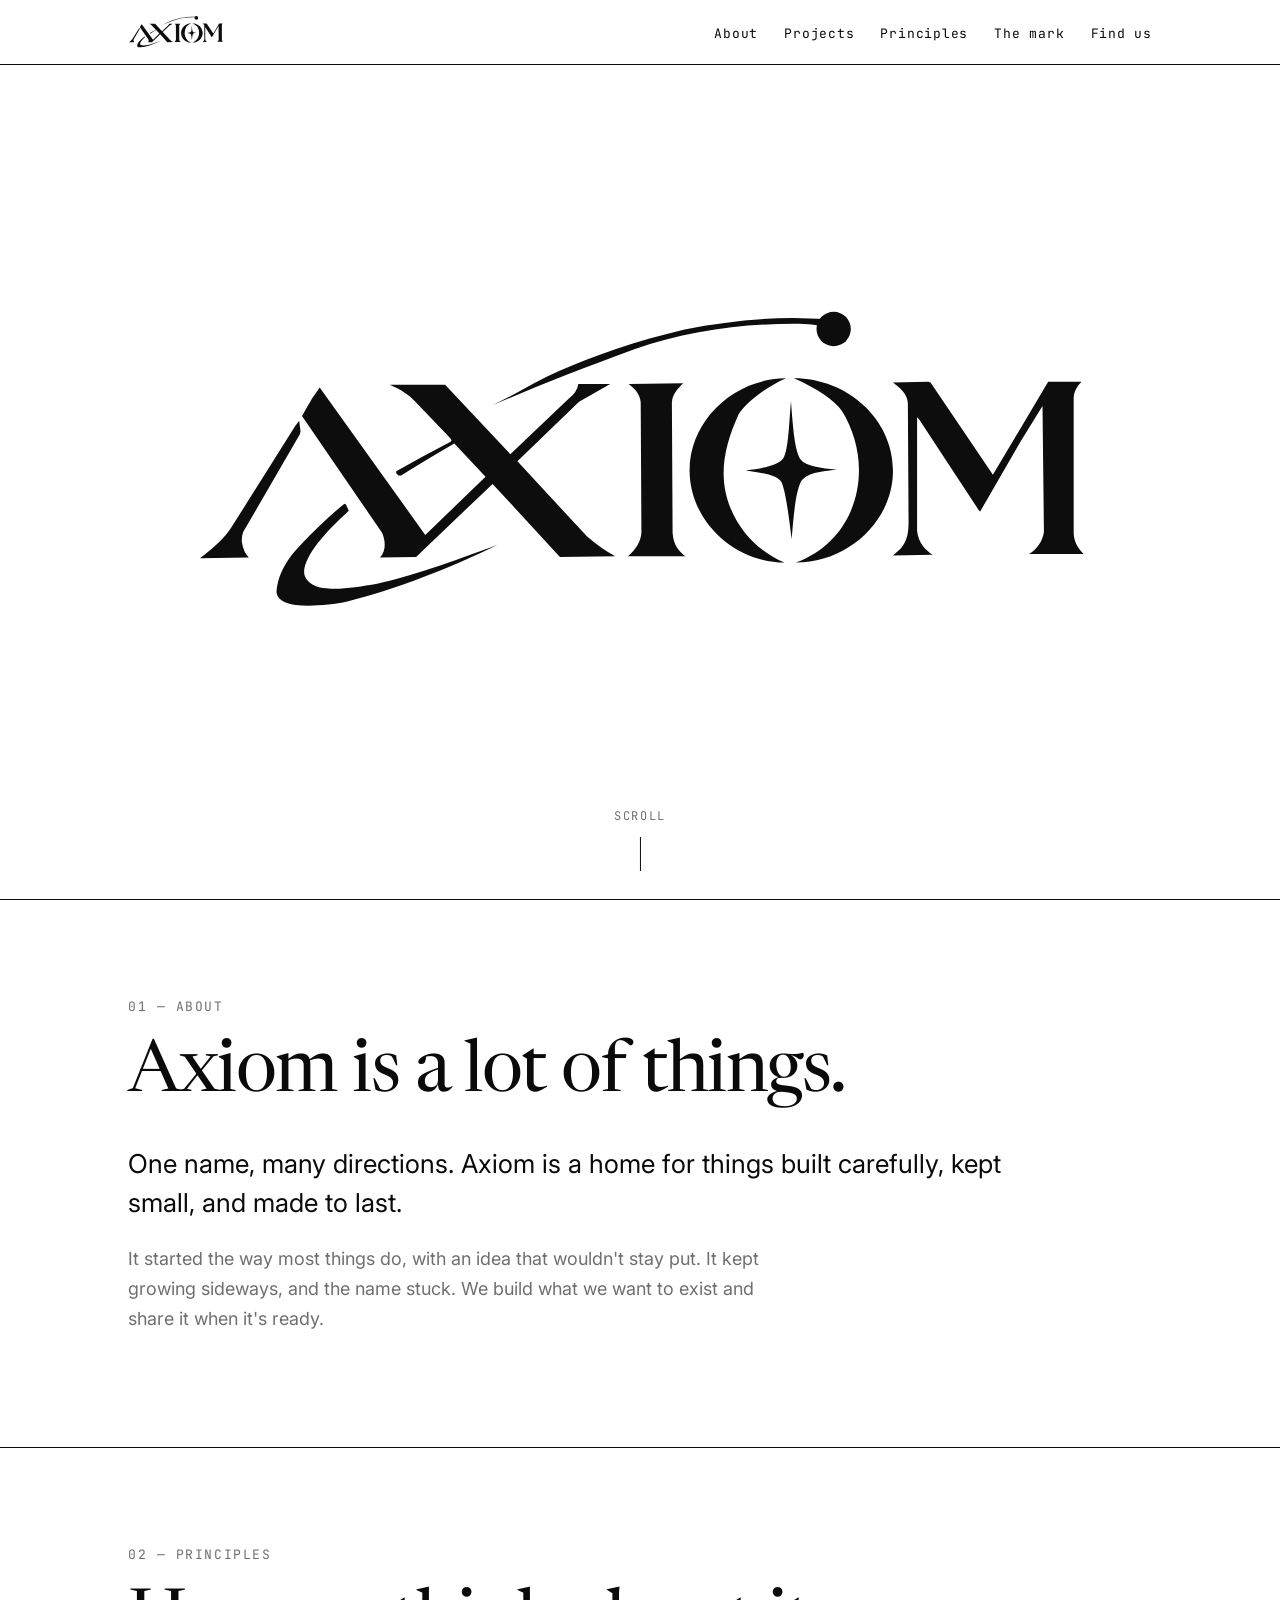
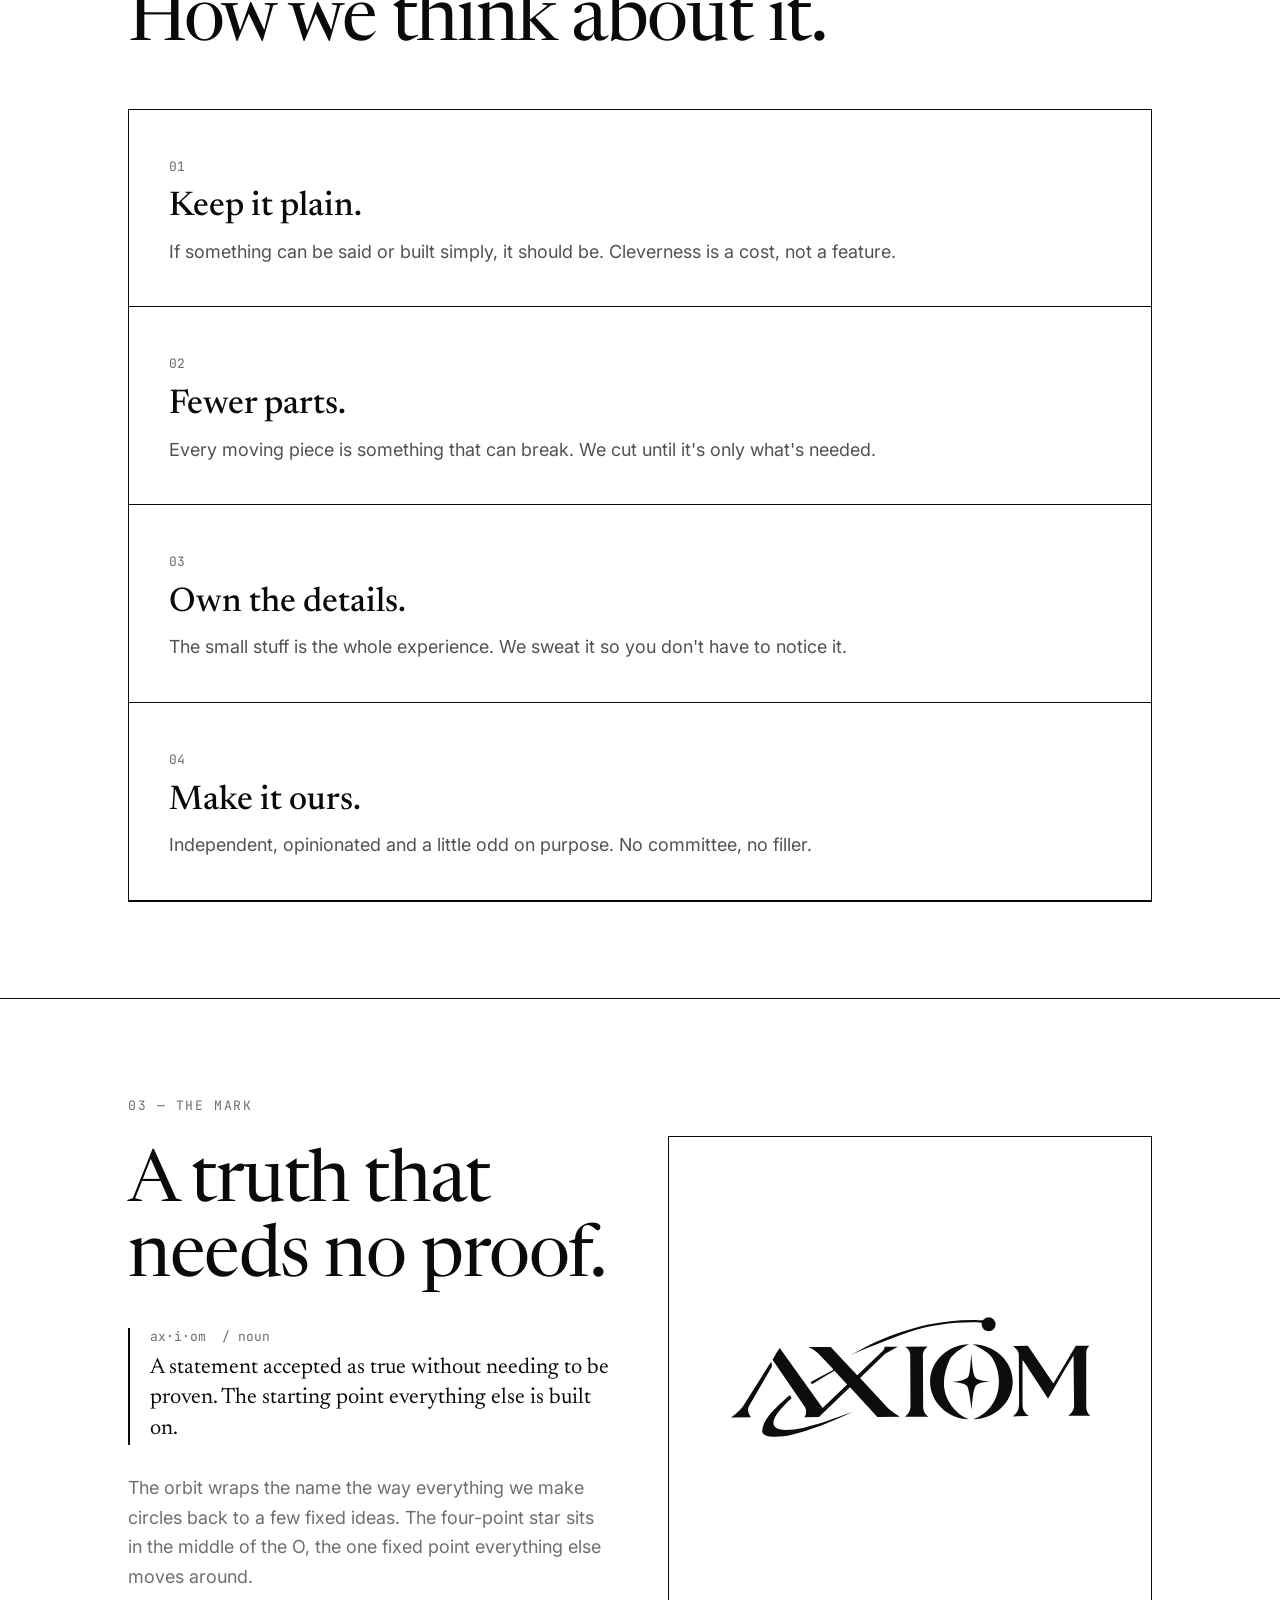
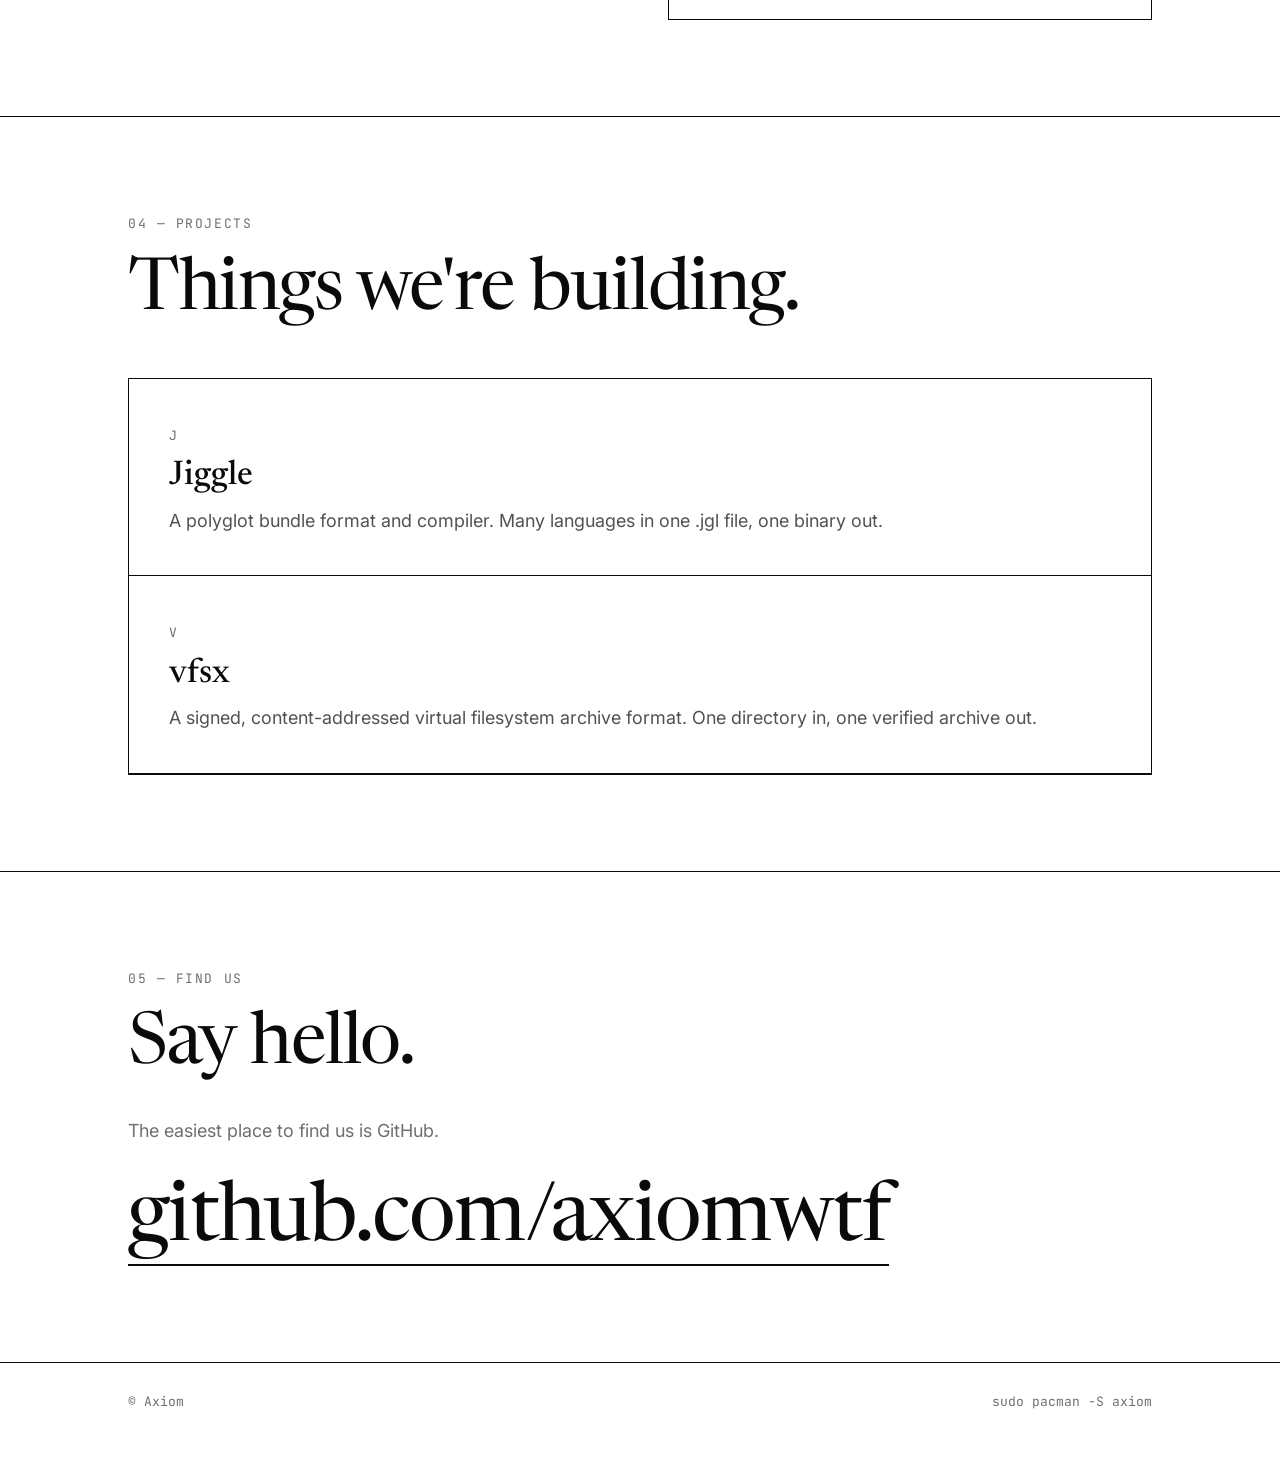
==== axiom/index.html @ 56792009 "add VFSX" ====
<!doctype html>
<html lang="en">
<head>
<meta charset="utf-8">
<meta name="viewport" content="width=device-width, initial-scale=1">
<meta name="color-scheme" content="light">
<title>Axiom</title>
<meta name="description" content="Axiom. A self-evident truth, and a lot more.">
<link rel="icon" type="image/svg+xml" href="data:image/svg+xml,%3Csvg xmlns='http://www.w3.org/2000/svg' viewBox='-1 -1 2 2'%3E%3Cpath d='M0,-1 C.05,-.28 .28,-.05 1,0 C.28,.05 .05,.28 0,1 C-.05,.28 -.28,.05 -1,0 C-.28,-.05 -.05,-.28 0,-1Z' fill='%23f2f2f2'/%3E%3C/svg%3E">
<link rel="preconnect" href="https://fonts.googleapis.com">
<link rel="preconnect" href="https://fonts.gstatic.com" crossorigin>
<link href="https://fonts.googleapis.com/css2?family=Newsreader:opsz,wght@6..72,400;6..72,500&family=Inter:wght@400;500&family=JetBrains+Mono:wght@400&display=swap" rel="stylesheet">
<style>
:root{color-scheme:light;--ink:#0a0a0a;--mute:#6f6f6f;--serif:"Newsreader",Georgia,"Times New Roman",serif;--sans:"Inter",system-ui,-apple-system,"Segoe UI",sans-serif;--mono:"JetBrains Mono",ui-monospace,Menlo,Consolas,monospace}
*{box-sizing:border-box}
html{scroll-behavior:smooth;scroll-padding-top:72px}
body{margin:0;background:#fff;color:var(--ink);font-family:var(--sans);font-size:18px;line-height:1.65;-webkit-font-smoothing:antialiased}
a{color:inherit;text-decoration:none}
.wrap{max-width:1080px;margin:0 auto;padding:0 28px}
nav{position:sticky;top:0;z-index:10;background:#fff;border-bottom:1.5px solid var(--ink)}
nav .wrap{display:flex;justify-content:space-between;align-items:center;height:64px}
.navlogo{height:32px;width:auto;aspect-ratio:1270/425;display:block;fill:var(--ink)}
nav .links a{font-family:var(--mono);font-size:13px;letter-spacing:.06em;margin-left:26px;padding-bottom:2px;border-bottom:1px solid transparent}
nav .links a:hover{border-color:var(--ink)}
.hero{min-height:calc(100svh - 66px);display:flex;flex-direction:column;align-items:center;justify-content:center;text-align:center;position:relative;padding:40px 0 80px}
.hero svg{width:min(900px,88vw);height:auto;display:block;fill:var(--ink)}
.cue{position:absolute;bottom:28px;left:50%;transform:translateX(-50%);font-family:var(--mono);font-size:12px;letter-spacing:.14em;color:var(--mute);text-transform:uppercase}
.cue::after{content:"";display:block;width:1px;height:34px;background:var(--ink);margin:10px auto 0;animation:drop 2.2s ease-in-out infinite;transform-origin:top}
@keyframes drop{0%{transform:scaleY(0)}60%{transform:scaleY(1)}100%{transform:scaleY(1);opacity:0}}
@media (prefers-reduced-motion:reduce){.cue::after{animation:none}}
section{border-top:1.5px solid var(--ink);padding:96px 0}
.label{font-family:var(--mono);font-size:13px;letter-spacing:.12em;text-transform:uppercase;color:var(--mute);margin:0 0 20px}
h2{font-family:var(--serif);font-weight:400;font-size:clamp(38px,6vw,72px);line-height:1.04;letter-spacing:-.02em;margin:0 0 32px;max-width:14em}
.lead{font-size:clamp(20px,2.4vw,26px);line-height:1.5;max-width:34em;margin:0 0 22px}
.body{color:var(--mute);max-width:36em;margin:0 0 18px}
.grid{display:grid;grid-template-columns:1fr;border:1.5px solid var(--ink);margin-top:48px}
.cell{padding:40px;border-bottom:1.5px solid var(--ink)}
.cell:hover{background:var(--ink);color:#fff}
.cell .n{font-family:var(--mono);font-size:13px;opacity:.6}
.cell h3{font-family:var(--serif);font-weight:500;font-size:34px;line-height:1.1;margin:10px 0 10px}
.cell p{margin:0;opacity:.7}
.split{display:grid;grid-template-columns:1fr 1fr;gap:56px;align-items:center}
.mark{display:flex;justify-content:center;align-items:center;border:1.5px solid var(--ink);aspect-ratio:1;padding:12%}
.mark svg{width:100%;height:auto;fill:var(--ink)}
.def{font-family:var(--serif);font-size:22px;line-height:1.4;border-left:2px solid var(--ink);padding-left:20px;margin:0 0 28px}
.def small{display:block;font-family:var(--mono);font-size:13px;color:var(--mute);margin-bottom:6px}
.big{font-family:var(--serif);font-size:clamp(34px,6.4vw,84px);line-height:1.05;letter-spacing:-.02em;border-bottom:2px solid var(--ink);display:inline-block}
.big:hover{background:var(--ink);color:#fff}
footer{border-top:1.5px solid var(--ink);padding:28px 0 56px;font-family:var(--mono);font-size:13px;color:var(--mute)}
footer .wrap{display:flex;flex-wrap:wrap;gap:12px;justify-content:space-between}
@media (max-width:760px){.grid{grid-template-columns:1fr}.cell{border-right:0!important;border-bottom:1.5px solid var(--ink)!important}.cell:last-child{border-bottom:0!important}.split{grid-template-columns:1fr}section{padding:64px 0}.cell{padding:28px}nav .links a{margin-left:16px}}
</style>
</head>
<body>
<svg width="0" height="0" style="position:absolute" aria-hidden="true" focusable="false"><defs><g id="ax-wm" fill="#0d0d0d"><path d="M288 403 L401 568 C405 577 408 592 398 603 L449 602 L557 499 L652 602 L730 601 Q712 592 690 573 L592 467 L679 383 L723 358 L678 358 Q676 370 665 378 L582 457 L490 359 L412 359 C428 366 440 374 447 382 L494 431 Q499 436 499 438 L497 440 Q457 461 421 481 L421 484 L424 487 L428 487 Q475 458 503 442 L547 489 L462 571 L313 363 L302 379 Z"/> <path d="M144 604 L213 603 Q205 595 203 580 Q203 572 205 567 L285 429 L286 425 L284 410 L278 418 L188 561 Q176 580 144 604 Z"/> <path d="M252 652 C253 661 262 668 279 670 C300 672 330 670 352 665 C420 648 500 617 564 585 C500 609 440 630 394 640 C365 645 335 650 312 645 C298 641 291 632 291 623 C292 600 320 568 354 537 L350 528 L348 527 C325 545 295 575 277 595 C262 613 253 632 252 652 Z"/> <path d="M557 388 C610 365 680 337 757 309 C830 283 910 273 983 273 C1000 273 1020 275 1036 279 L1036 266 C1022 267 1000 265 981 265 C930 265 880 271 828 281 C760 297 700 318 650 340 C620 353 590 372 557 388 Z"/> <circle cx="1038.3" cy="280.4" r="24.2"/> <path d="M748 601 L829 601 C821 595 812 586 811 568 L810 384 C811 372 818 365 826 357 L749 358 C757 364 765 372 766 384 L767 568 C766 580 760 591 748 601 Z"/> <path d="M971 350 C899 350 835 408 835 480 C835 552 899 610 969 610 C920 590 883 540 883 484 C883 455 892 428 904 401 C915 384 940 364 971 350 Z"/> <path d="M982 350 C1058 350 1122 408 1122 480 C1122 552 1058 610 985 610 C1040 590 1074 540 1074 479 C1074 450 1065 420 1050 396 C1040 382 1015 364 982 350 Z"/> <path d="M978 382 C981 420 983 452 992 465 C999 474 1020 477 1043 479 C1020 481 999 484 992 496 C985 510 982 540 979 577 C975 545 971 512 965 497 C958 486 940 484 914 480 C938 477 959 473 967 463 C974 453 975 420 978 382 Z"/> <path d="M1122 600 L1178 599 C1168 592 1158 583 1156 565 L1156 405 L1159 408 L1243 536 L1245 538 L1301 441 L1333 389 L1335 567 C1333 580 1325 592 1314 598 L1391 598 C1383 590 1377 580 1377 568 L1377 379 C1377 370 1381 362 1388 355 L1341 355 L1263 486 L1175 356 L1172 355 L1122 356 C1131 363 1143 372 1143 386 L1144 553 C1144 572 1140 582 1133 590 Z"/></g></defs></svg>
<nav><div class="wrap">
  <a href="https://axiomwtf.github.io" aria-label="Axiom home"><svg class="navlogo" viewBox="130 255 1270 425" role="img" aria-label="Axiom"><use href="#ax-wm"/></svg></a>
  <div class="links"><a href="#about">About</a><a href="#projects">Projects</a><a href="#principles">Principles</a><a href="#mark">The mark</a><a href="#find">Find us</a></div>
</div></nav>

<header class="hero" id="top">
  <svg viewBox="130 255 1270 425" role="img" aria-label="AXIOM"><use href="#ax-wm"/></svg>
  <span class="cue">Scroll</span>
</header>

<section id="about"><div class="wrap">
  <p class="label">01 &mdash; About</p>
  <h2>Axiom is a lot of things.</h2>
  <p class="lead">One name, many directions. Axiom is a home for things built carefully, kept small, and made to last.</p>
  <p class="body">It started the way most things do, with an idea that wouldn't stay put. It kept growing sideways, and the name stuck. We build what we want to exist and share it when it's ready.</p>
</div></section>

<section id="principles"><div class="wrap">
  <p class="label">02 &mdash; Principles</p>
  <h2>How we think about it.</h2>
  <div class="grid">
    <div class="cell"><span class="n">01</span><h3>Keep it plain.</h3><p>If something can be said or built simply, it should be. Cleverness is a cost, not a feature.</p></div>
    <div class="cell"><span class="n">02</span><h3>Fewer parts.</h3><p>Every moving piece is something that can break. We cut until it's only what's needed.</p></div>
    <div class="cell"><span class="n">03</span><h3>Own the details.</h3><p>The small stuff is the whole experience. We sweat it so you don't have to notice it.</p></div>
    <div class="cell"><span class="n">04</span><h3>Make it ours.</h3><p>Independent, opinionated and a little odd on purpose. No committee, no filler.</p></div>
  </div>
</div></section>

<section id="mark"><div class="wrap">
  <p class="label">03 &mdash; The mark</p>
  <div class="split">
    <div>
      <h2>A truth that needs no proof.</h2>
      <p class="def"><small>ax&middot;i&middot;om &nbsp;/ noun</small>A statement accepted as true without needing to be proven. The starting point everything else is built on.</p>
      <p class="body">The orbit wraps the name the way everything we make circles back to a few fixed ideas. The four-point star sits in the middle of the O, the one fixed point everything else moves around.</p>
    </div>
    <div class="mark"><svg viewBox="130 255 1270 425" role="img" aria-label="AXIOM"><use href="#ax-wm"/></svg></div>
  </div>
</div></section>

<section id="projects"><div class="wrap">
  <p class="label">04 &mdash; Projects</p>
  <h2>Things we're building.</h2>
  <div class="grid">
    <a class="cell" href="jiggle"><span class="n">J</span><h3>Jiggle</h3><p>A polyglot bundle format and compiler. Many languages in one .jgl file, one binary out.</p></a>
    <a class="cell" href="vfsx"><span class="n">V</span><h3>vfsx</h3><p>A signed, content-addressed virtual filesystem archive format. One directory in, one verified archive out.</p></a>
  </div>
</div></section>

<section id="find"><div class="wrap">
  <p class="label">05 &mdash; Find us</p>
  <h2>Say hello.</h2>
  <p class="body" style="margin-bottom:32px">The easiest place to find us is GitHub.</p>
  <a class="big" href="https://github.com/axiomwtf">github.com/axiomwtf</a>
</div></section>

<footer><div class="wrap"><span>&copy; Axiom</span><span>sudo pacman -S axiom</span></div></footer>
</body>
</html>
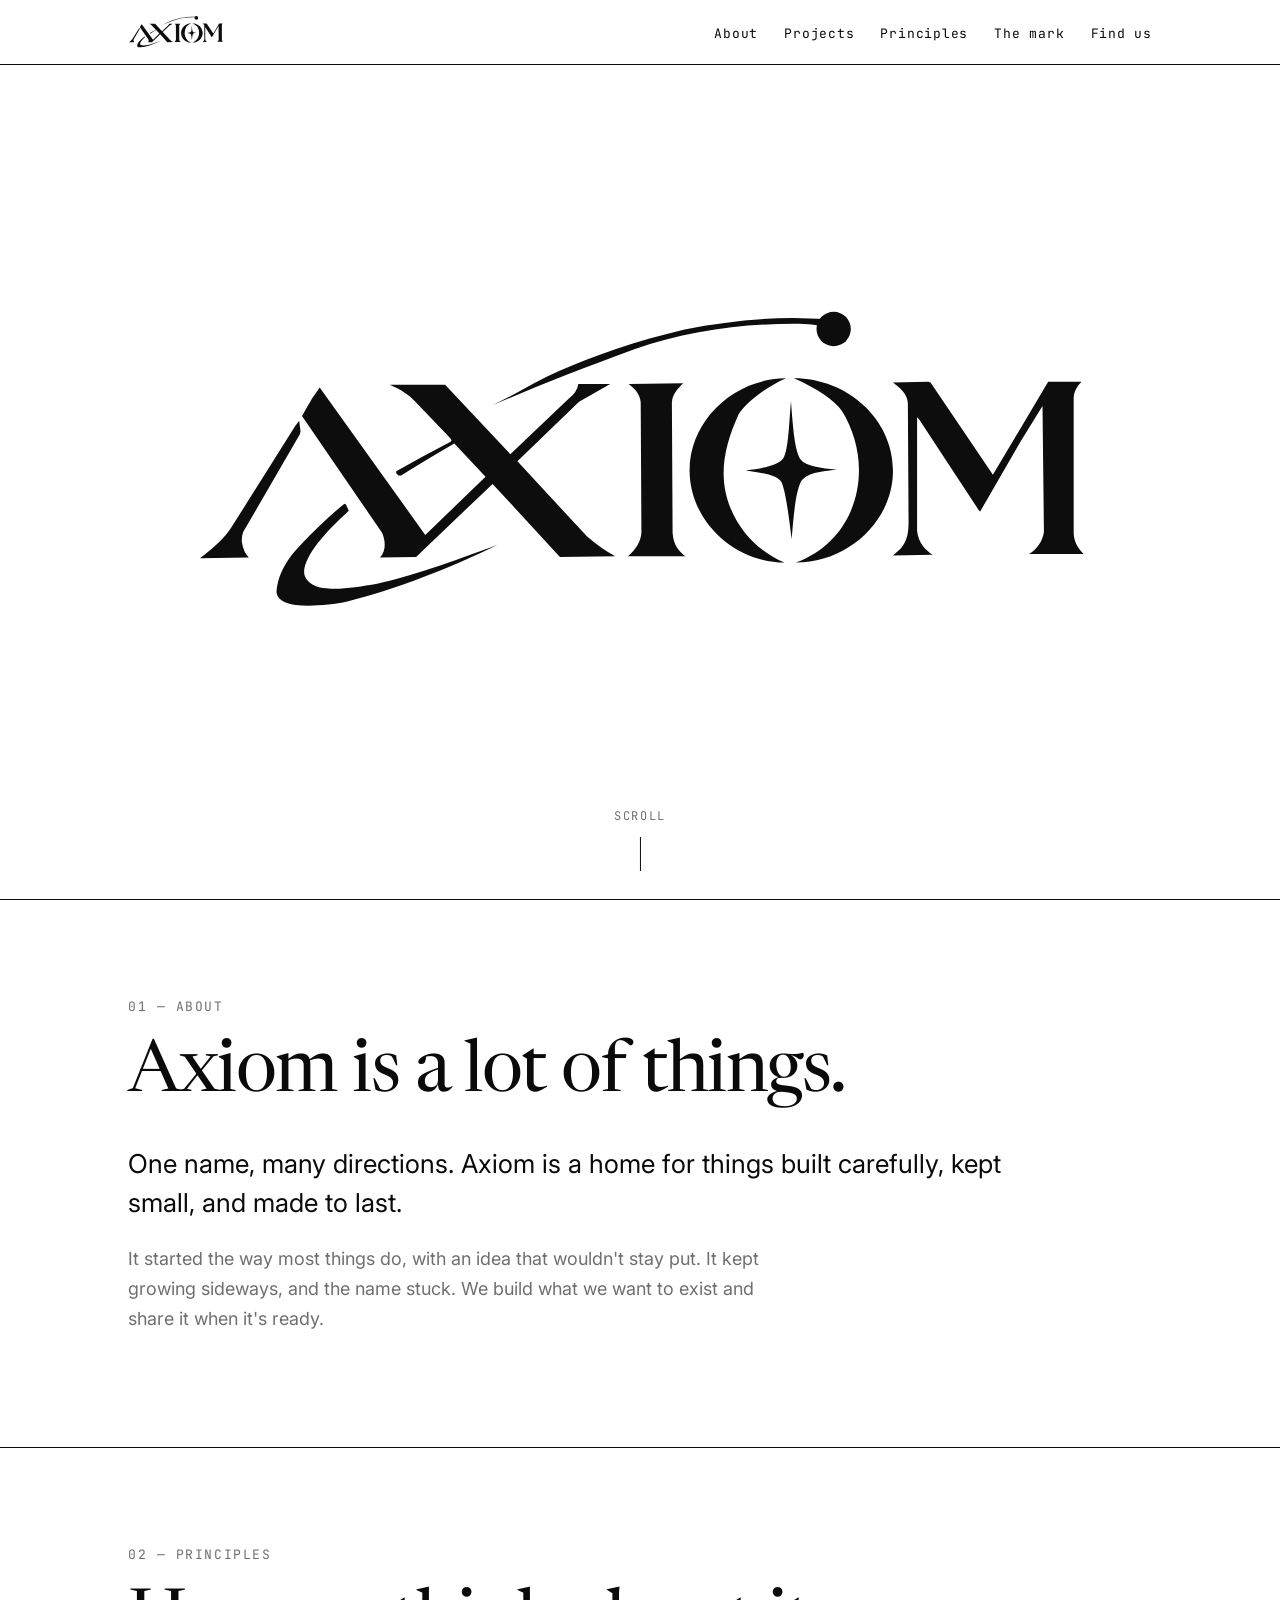
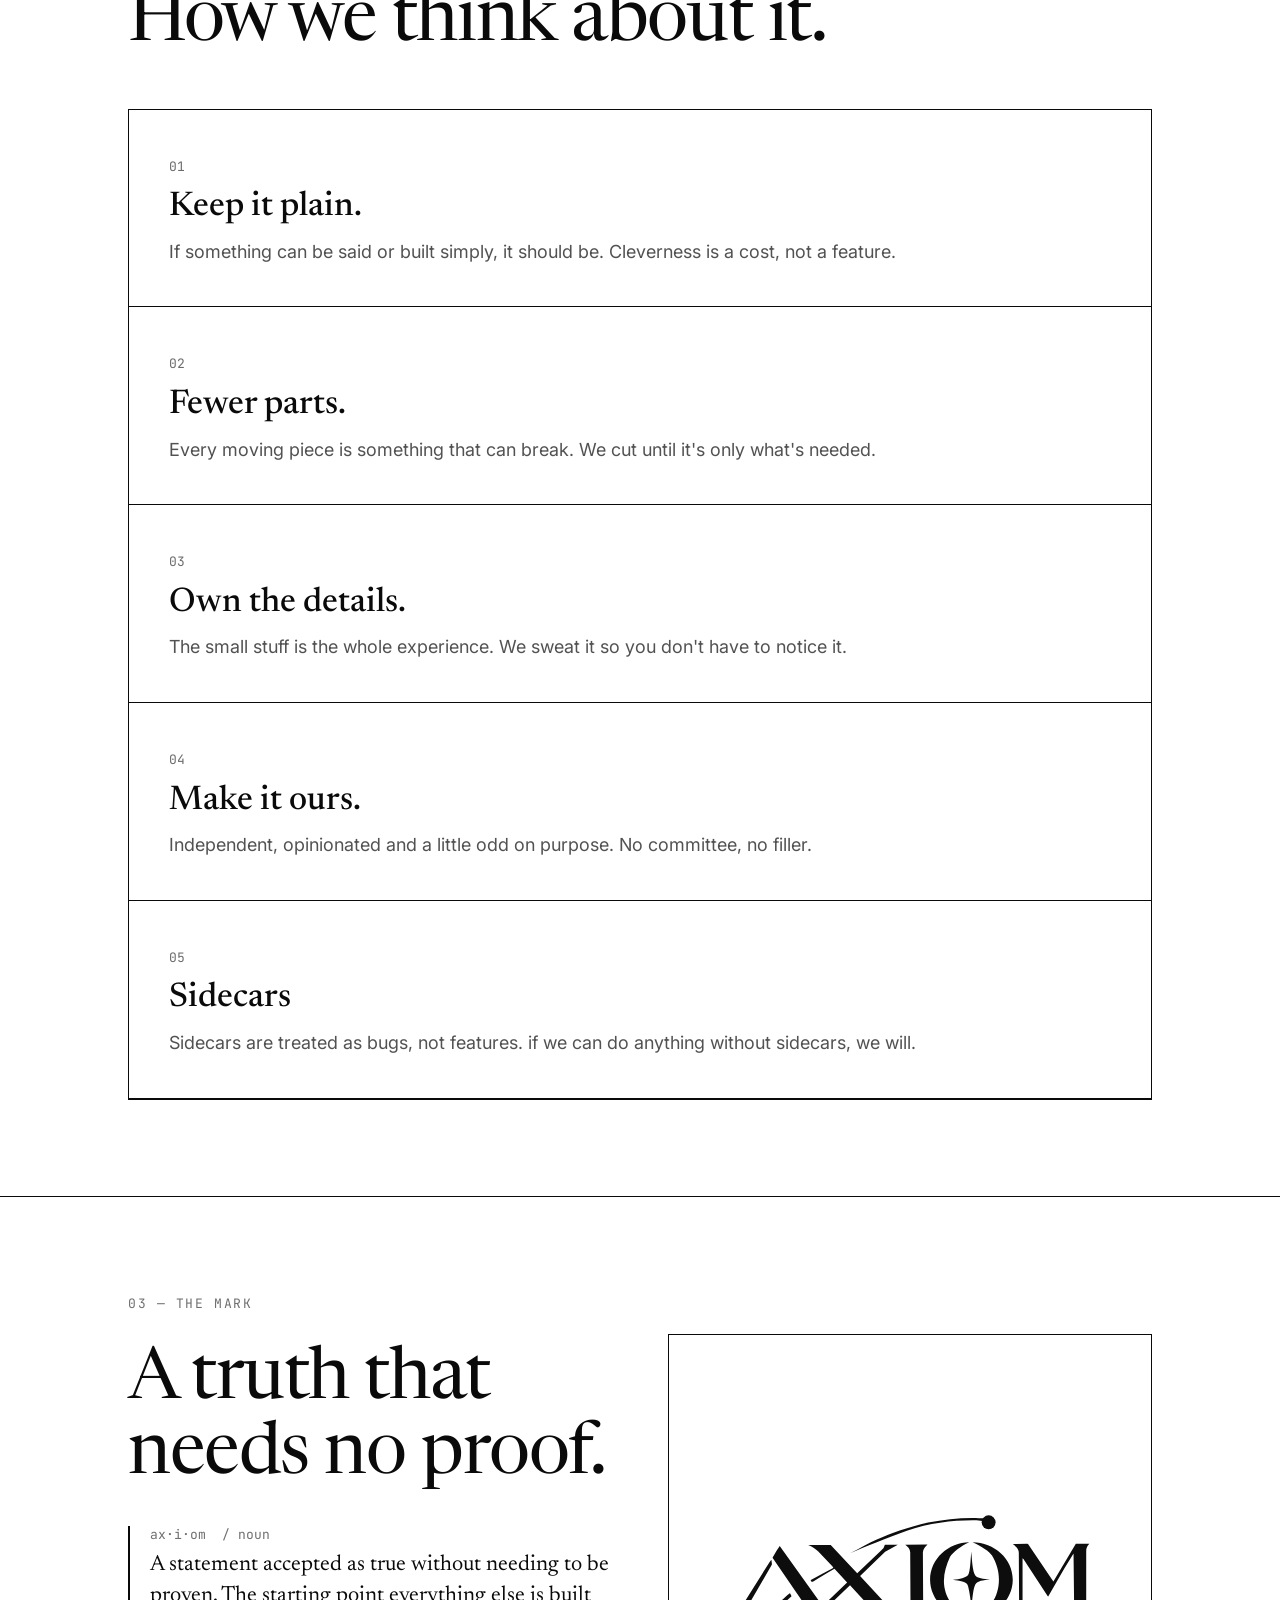
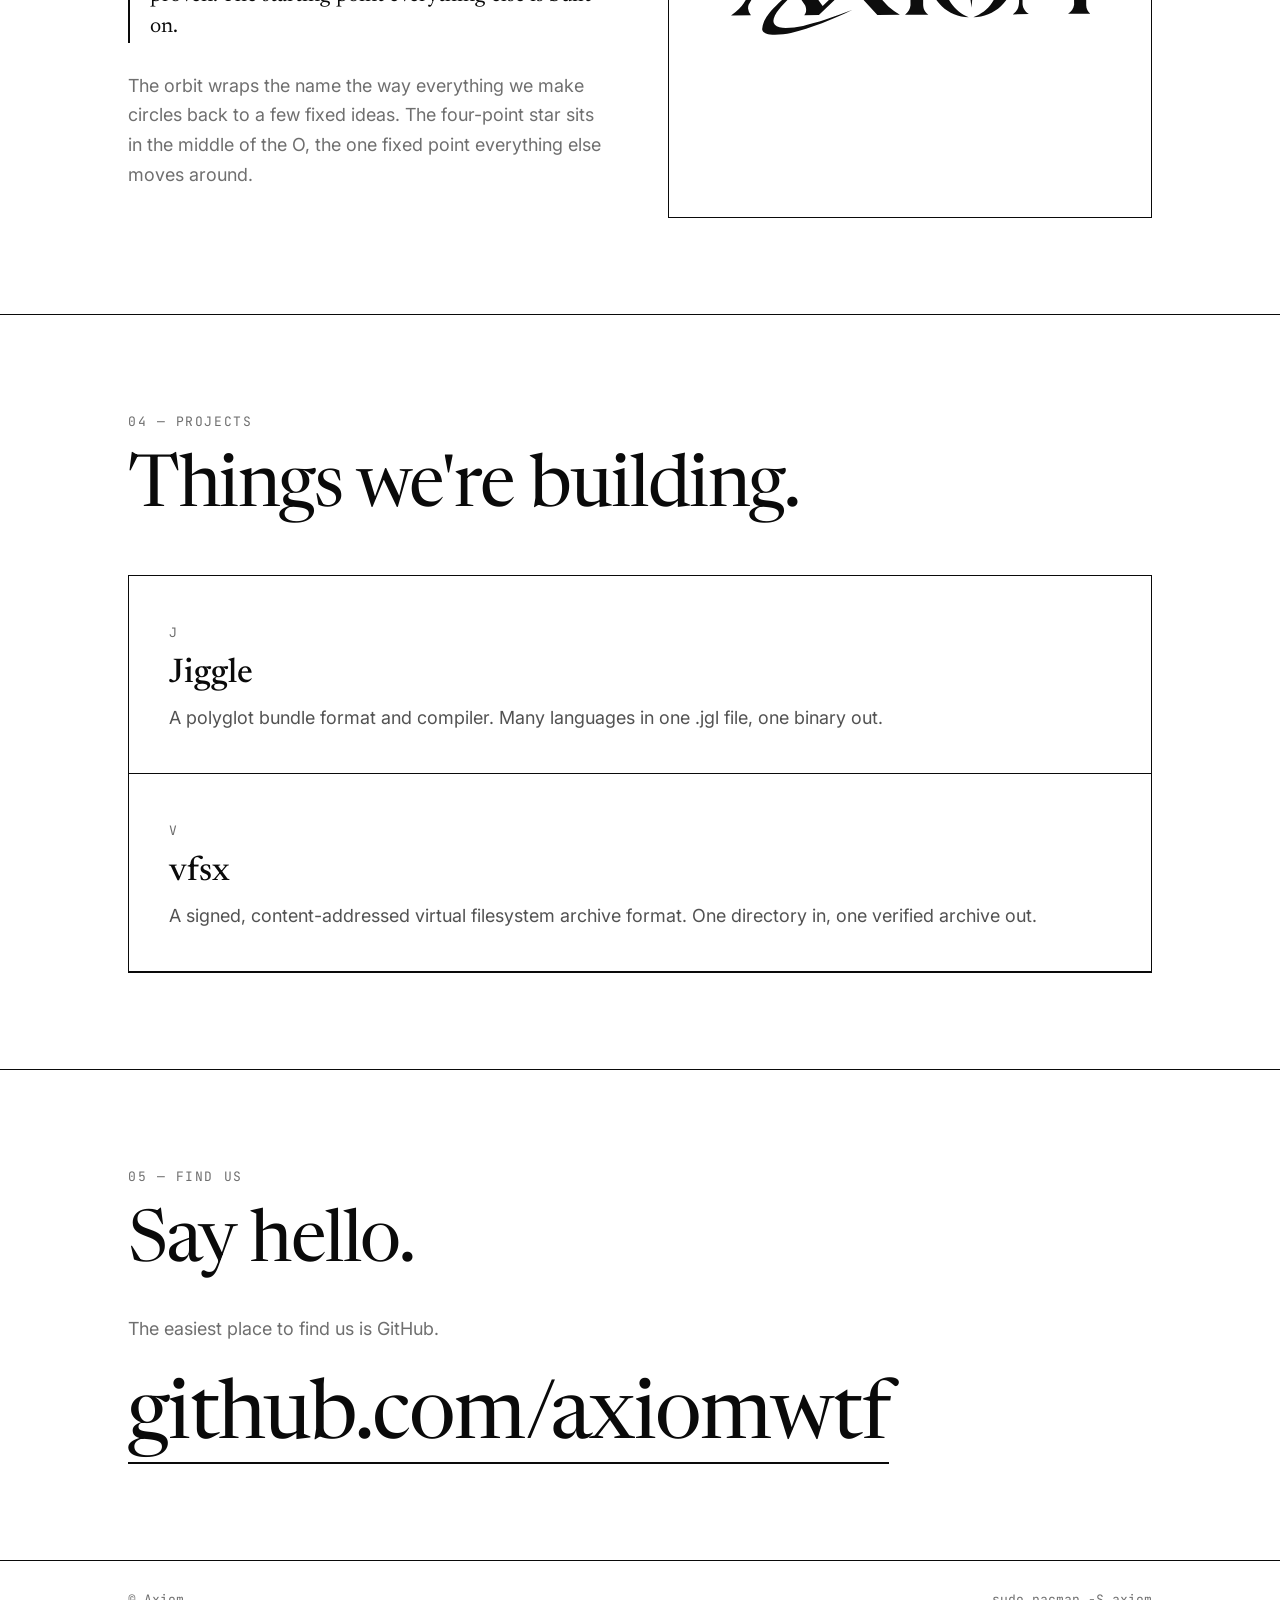
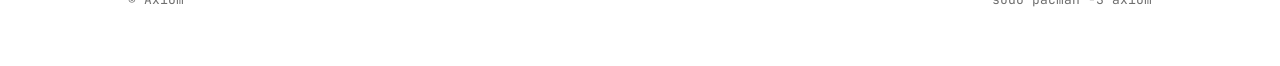
==== commit 572de969: "added another thng" ====
--- a/axiom/index.html
+++ b/axiom/index.html
@@ -1,114 +1,463 @@
 <!doctype html>
 <html lang="en">
+
 <head>
-<meta charset="utf-8">
-<meta name="viewport" content="width=device-width, initial-scale=1">
-<meta name="color-scheme" content="light">
-<title>Axiom</title>
-<meta name="description" content="Axiom. A self-evident truth, and a lot more.">
-<link rel="icon" type="image/svg+xml" href="data:image/svg+xml,%3Csvg xmlns='http://www.w3.org/2000/svg' viewBox='-1 -1 2 2'%3E%3Cpath d='M0,-1 C.05,-.28 .28,-.05 1,0 C.28,.05 .05,.28 0,1 C-.05,.28 -.28,.05 -1,0 C-.28,-.05 -.05,-.28 0,-1Z' fill='%23f2f2f2'/%3E%3C/svg%3E">
-<link rel="preconnect" href="https://fonts.googleapis.com">
-<link rel="preconnect" href="https://fonts.gstatic.com" crossorigin>
-<link href="https://fonts.googleapis.com/css2?family=Newsreader:opsz,wght@6..72,400;6..72,500&family=Inter:wght@400;500&family=JetBrains+Mono:wght@400&display=swap" rel="stylesheet">
-<style>
-:root{color-scheme:light;--ink:#0a0a0a;--mute:#6f6f6f;--serif:"Newsreader",Georgia,"Times New Roman",serif;--sans:"Inter",system-ui,-apple-system,"Segoe UI",sans-serif;--mono:"JetBrains Mono",ui-monospace,Menlo,Consolas,monospace}
-*{box-sizing:border-box}
-html{scroll-behavior:smooth;scroll-padding-top:72px}
-body{margin:0;background:#fff;color:var(--ink);font-family:var(--sans);font-size:18px;line-height:1.65;-webkit-font-smoothing:antialiased}
-a{color:inherit;text-decoration:none}
-.wrap{max-width:1080px;margin:0 auto;padding:0 28px}
-nav{position:sticky;top:0;z-index:10;background:#fff;border-bottom:1.5px solid var(--ink)}
-nav .wrap{display:flex;justify-content:space-between;align-items:center;height:64px}
-.navlogo{height:32px;width:auto;aspect-ratio:1270/425;display:block;fill:var(--ink)}
-nav .links a{font-family:var(--mono);font-size:13px;letter-spacing:.06em;margin-left:26px;padding-bottom:2px;border-bottom:1px solid transparent}
-nav .links a:hover{border-color:var(--ink)}
-.hero{min-height:calc(100svh - 66px);display:flex;flex-direction:column;align-items:center;justify-content:center;text-align:center;position:relative;padding:40px 0 80px}
-.hero svg{width:min(900px,88vw);height:auto;display:block;fill:var(--ink)}
-.cue{position:absolute;bottom:28px;left:50%;transform:translateX(-50%);font-family:var(--mono);font-size:12px;letter-spacing:.14em;color:var(--mute);text-transform:uppercase}
-.cue::after{content:"";display:block;width:1px;height:34px;background:var(--ink);margin:10px auto 0;animation:drop 2.2s ease-in-out infinite;transform-origin:top}
-@keyframes drop{0%{transform:scaleY(0)}60%{transform:scaleY(1)}100%{transform:scaleY(1);opacity:0}}
-@media (prefers-reduced-motion:reduce){.cue::after{animation:none}}
-section{border-top:1.5px solid var(--ink);padding:96px 0}
-.label{font-family:var(--mono);font-size:13px;letter-spacing:.12em;text-transform:uppercase;color:var(--mute);margin:0 0 20px}
-h2{font-family:var(--serif);font-weight:400;font-size:clamp(38px,6vw,72px);line-height:1.04;letter-spacing:-.02em;margin:0 0 32px;max-width:14em}
-.lead{font-size:clamp(20px,2.4vw,26px);line-height:1.5;max-width:34em;margin:0 0 22px}
-.body{color:var(--mute);max-width:36em;margin:0 0 18px}
-.grid{display:grid;grid-template-columns:1fr;border:1.5px solid var(--ink);margin-top:48px}
-.cell{padding:40px;border-bottom:1.5px solid var(--ink)}
-.cell:hover{background:var(--ink);color:#fff}
-.cell .n{font-family:var(--mono);font-size:13px;opacity:.6}
-.cell h3{font-family:var(--serif);font-weight:500;font-size:34px;line-height:1.1;margin:10px 0 10px}
-.cell p{margin:0;opacity:.7}
-.split{display:grid;grid-template-columns:1fr 1fr;gap:56px;align-items:center}
-.mark{display:flex;justify-content:center;align-items:center;border:1.5px solid var(--ink);aspect-ratio:1;padding:12%}
-.mark svg{width:100%;height:auto;fill:var(--ink)}
-.def{font-family:var(--serif);font-size:22px;line-height:1.4;border-left:2px solid var(--ink);padding-left:20px;margin:0 0 28px}
-.def small{display:block;font-family:var(--mono);font-size:13px;color:var(--mute);margin-bottom:6px}
-.big{font-family:var(--serif);font-size:clamp(34px,6.4vw,84px);line-height:1.05;letter-spacing:-.02em;border-bottom:2px solid var(--ink);display:inline-block}
-.big:hover{background:var(--ink);color:#fff}
-footer{border-top:1.5px solid var(--ink);padding:28px 0 56px;font-family:var(--mono);font-size:13px;color:var(--mute)}
-footer .wrap{display:flex;flex-wrap:wrap;gap:12px;justify-content:space-between}
-@media (max-width:760px){.grid{grid-template-columns:1fr}.cell{border-right:0!important;border-bottom:1.5px solid var(--ink)!important}.cell:last-child{border-bottom:0!important}.split{grid-template-columns:1fr}section{padding:64px 0}.cell{padding:28px}nav .links a{margin-left:16px}}
-</style>
+  <meta charset="utf-8">
+  <meta name="viewport" content="width=device-width, initial-scale=1">
+  <meta name="color-scheme" content="light">
+  <title>Axiom</title>
+  <meta name="description" content="Axiom. A self-evident truth, and a lot more.">
+  <link rel="icon" type="image/svg+xml"
+    href="data:image/svg+xml,%3Csvg xmlns='http://www.w3.org/2000/svg' viewBox='-1 -1 2 2'%3E%3Cpath d='M0,-1 C.05,-.28 .28,-.05 1,0 C.28,.05 .05,.28 0,1 C-.05,.28 -.28,.05 -1,0 C-.28,-.05 -.05,-.28 0,-1Z' fill='%23f2f2f2'/%3E%3C/svg%3E">
+  <link rel="preconnect" href="https://fonts.googleapis.com">
+  <link rel="preconnect" href="https://fonts.gstatic.com" crossorigin>
+  <link
+    href="https://fonts.googleapis.com/css2?family=Newsreader:opsz,wght@6..72,400;6..72,500&family=Inter:wght@400;500&family=JetBrains+Mono:wght@400&display=swap"
+    rel="stylesheet">
+  <style>
+    :root {
+      color-scheme: light;
+      --ink: #0a0a0a;
+      --mute: #6f6f6f;
+      --serif: "Newsreader", Georgia, "Times New Roman", serif;
+      --sans: "Inter", system-ui, -apple-system, "Segoe UI", sans-serif;
+      --mono: "JetBrains Mono", ui-monospace, Menlo, Consolas, monospace
+    }
+
+    * {
+      box-sizing: border-box
+    }
+
+    html {
+      scroll-behavior: smooth;
+      scroll-padding-top: 72px
+    }
+
+    body {
+      margin: 0;
+      background: #fff;
+      color: var(--ink);
+      font-family: var(--sans);
+      font-size: 18px;
+      line-height: 1.65;
+      -webkit-font-smoothing: antialiased
+    }
+
+    a {
+      color: inherit;
+      text-decoration: none
+    }
+
+    .wrap {
+      max-width: 1080px;
+      margin: 0 auto;
+      padding: 0 28px
+    }
+
+    nav {
+      position: sticky;
+      top: 0;
+      z-index: 10;
+      background: #fff;
+      border-bottom: 1.5px solid var(--ink)
+    }
+
+    nav .wrap {
+      display: flex;
+      justify-content: space-between;
+      align-items: center;
+      height: 64px
+    }
+
+    .navlogo {
+      height: 32px;
+      width: auto;
+      aspect-ratio: 1270/425;
+      display: block;
+      fill: var(--ink)
+    }
+
+    nav .links a {
+      font-family: var(--mono);
+      font-size: 13px;
+      letter-spacing: .06em;
+      margin-left: 26px;
+      padding-bottom: 2px;
+      border-bottom: 1px solid transparent
+    }
+
+    nav .links a:hover {
+      border-color: var(--ink)
+    }
+
+    .hero {
+      min-height: calc(100svh - 66px);
+      display: flex;
+      flex-direction: column;
+      align-items: center;
+      justify-content: center;
+      text-align: center;
+      position: relative;
+      padding: 40px 0 80px
+    }
+
+    .hero svg {
+      width: min(900px, 88vw);
+      height: auto;
+      display: block;
+      fill: var(--ink)
+    }
+
+    .cue {
+      position: absolute;
+      bottom: 28px;
+      left: 50%;
+      transform: translateX(-50%);
+      font-family: var(--mono);
+      font-size: 12px;
+      letter-spacing: .14em;
+      color: var(--mute);
+      text-transform: uppercase
+    }
+
+    .cue::after {
+      content: "";
+      display: block;
+      width: 1px;
+      height: 34px;
+      background: var(--ink);
+      margin: 10px auto 0;
+      animation: drop 2.2s ease-in-out infinite;
+      transform-origin: top
+    }
+
+    @keyframes drop {
+      0% {
+        transform: scaleY(0)
+      }
+
+      60% {
+        transform: scaleY(1)
+      }
+
+      100% {
+        transform: scaleY(1);
+        opacity: 0
+      }
+    }
+
+    @media (prefers-reduced-motion:reduce) {
+      .cue::after {
+        animation: none
+      }
+    }
+
+    section {
+      border-top: 1.5px solid var(--ink);
+      padding: 96px 0
+    }
+
+    .label {
+      font-family: var(--mono);
+      font-size: 13px;
+      letter-spacing: .12em;
+      text-transform: uppercase;
+      color: var(--mute);
+      margin: 0 0 20px
+    }
+
+    h2 {
+      font-family: var(--serif);
+      font-weight: 400;
+      font-size: clamp(38px, 6vw, 72px);
+      line-height: 1.04;
+      letter-spacing: -.02em;
+      margin: 0 0 32px;
+      max-width: 14em
+    }
+
+    .lead {
+      font-size: clamp(20px, 2.4vw, 26px);
+      line-height: 1.5;
+      max-width: 34em;
+      margin: 0 0 22px
+    }
+
+    .body {
+      color: var(--mute);
+      max-width: 36em;
+      margin: 0 0 18px
+    }
+
+    .grid {
+      display: grid;
+      grid-template-columns: 1fr;
+      border: 1.5px solid var(--ink);
+      margin-top: 48px
+    }
+
+    .cell {
+      padding: 40px;
+      border-bottom: 1.5px solid var(--ink)
+    }
+
+    .cell:hover {
+      background: var(--ink);
+      color: #fff
+    }
+
+    .cell .n {
+      font-family: var(--mono);
+      font-size: 13px;
+      opacity: .6
+    }
+
+    .cell h3 {
+      font-family: var(--serif);
+      font-weight: 500;
+      font-size: 34px;
+      line-height: 1.1;
+      margin: 10px 0 10px
+    }
+
+    .cell p {
+      margin: 0;
+      opacity: .7
+    }
+
+    .split {
+      display: grid;
+      grid-template-columns: 1fr 1fr;
+      gap: 56px;
+      align-items: center
+    }
+
+    .mark {
+      display: flex;
+      justify-content: center;
+      align-items: center;
+      border: 1.5px solid var(--ink);
+      aspect-ratio: 1;
+      padding: 12%
+    }
+
+    .mark svg {
+      width: 100%;
+      height: auto;
+      fill: var(--ink)
+    }
+
+    .def {
+      font-family: var(--serif);
+      font-size: 22px;
+      line-height: 1.4;
+      border-left: 2px solid var(--ink);
+      padding-left: 20px;
+      margin: 0 0 28px
+    }
+
+    .def small {
+      display: block;
+      font-family: var(--mono);
+      font-size: 13px;
+      color: var(--mute);
+      margin-bottom: 6px
+    }
+
+    .big {
+      font-family: var(--serif);
+      font-size: clamp(34px, 6.4vw, 84px);
+      line-height: 1.05;
+      letter-spacing: -.02em;
+      border-bottom: 2px solid var(--ink);
+      display: inline-block
+    }
+
+    .big:hover {
+      background: var(--ink);
+      color: #fff
+    }
+
+    footer {
+      border-top: 1.5px solid var(--ink);
+      padding: 28px 0 56px;
+      font-family: var(--mono);
+      font-size: 13px;
+      color: var(--mute)
+    }
+
+    footer .wrap {
+      display: flex;
+      flex-wrap: wrap;
+      gap: 12px;
+      justify-content: space-between
+    }
+
+    @media (max-width:760px) {
+      .grid {
+        grid-template-columns: 1fr
+      }
+
+      .cell {
+        border-right: 0 !important;
+        border-bottom: 1.5px solid var(--ink) !important
+      }
+
+      .cell:last-child {
+        border-bottom: 0 !important
+      }
+
+      .split {
+        grid-template-columns: 1fr
+      }
+
+      section {
+        padding: 64px 0
+      }
+
+      .cell {
+        padding: 28px
+      }
+
+      nav .links a {
+        margin-left: 16px
+      }
+    }
+  </style>
 </head>
+
 <body>
-<svg width="0" height="0" style="position:absolute" aria-hidden="true" focusable="false"><defs><g id="ax-wm" fill="#0d0d0d"><path d="M288 403 L401 568 C405 577 408 592 398 603 L449 602 L557 499 L652 602 L730 601 Q712 592 690 573 L592 467 L679 383 L723 358 L678 358 Q676 370 665 378 L582 457 L490 359 L412 359 C428 366 440 374 447 382 L494 431 Q499 436 499 438 L497 440 Q457 461 421 481 L421 484 L424 487 L428 487 Q475 458 503 442 L547 489 L462 571 L313 363 L302 379 Z"/> <path d="M144 604 L213 603 Q205 595 203 580 Q203 572 205 567 L285 429 L286 425 L284 410 L278 418 L188 561 Q176 580 144 604 Z"/> <path d="M252 652 C253 661 262 668 279 670 C300 672 330 670 352 665 C420 648 500 617 564 585 C500 609 440 630 394 640 C365 645 335 650 312 645 C298 641 291 632 291 623 C292 600 320 568 354 537 L350 528 L348 527 C325 545 295 575 277 595 C262 613 253 632 252 652 Z"/> <path d="M557 388 C610 365 680 337 757 309 C830 283 910 273 983 273 C1000 273 1020 275 1036 279 L1036 266 C1022 267 1000 265 981 265 C930 265 880 271 828 281 C760 297 700 318 650 340 C620 353 590 372 557 388 Z"/> <circle cx="1038.3" cy="280.4" r="24.2"/> <path d="M748 601 L829 601 C821 595 812 586 811 568 L810 384 C811 372 818 365 826 357 L749 358 C757 364 765 372 766 384 L767 568 C766 580 760 591 748 601 Z"/> <path d="M971 350 C899 350 835 408 835 480 C835 552 899 610 969 610 C920 590 883 540 883 484 C883 455 892 428 904 401 C915 384 940 364 971 350 Z"/> <path d="M982 350 C1058 350 1122 408 1122 480 C1122 552 1058 610 985 610 C1040 590 1074 540 1074 479 C1074 450 1065 420 1050 396 C1040 382 1015 364 982 350 Z"/> <path d="M978 382 C981 420 983 452 992 465 C999 474 1020 477 1043 479 C1020 481 999 484 992 496 C985 510 982 540 979 577 C975 545 971 512 965 497 C958 486 940 484 914 480 C938 477 959 473 967 463 C974 453 975 420 978 382 Z"/> <path d="M1122 600 L1178 599 C1168 592 1158 583 1156 565 L1156 405 L1159 408 L1243 536 L1245 538 L1301 441 L1333 389 L1335 567 C1333 580 1325 592 1314 598 L1391 598 C1383 590 1377 580 1377 568 L1377 379 C1377 370 1381 362 1388 355 L1341 355 L1263 486 L1175 356 L1172 355 L1122 356 C1131 363 1143 372 1143 386 L1144 553 C1144 572 1140 582 1133 590 Z"/></g></defs></svg>
-<nav><div class="wrap">
-  <a href="https://axiomwtf.github.io" aria-label="Axiom home"><svg class="navlogo" viewBox="130 255 1270 425" role="img" aria-label="Axiom"><use href="#ax-wm"/></svg></a>
-  <div class="links"><a href="#about">About</a><a href="#projects">Projects</a><a href="#principles">Principles</a><a href="#mark">The mark</a><a href="#find">Find us</a></div>
-</div></nav>
-
-<header class="hero" id="top">
-  <svg viewBox="130 255 1270 425" role="img" aria-label="AXIOM"><use href="#ax-wm"/></svg>
-  <span class="cue">Scroll</span>
-</header>
-
-<section id="about"><div class="wrap">
-  <p class="label">01 &mdash; About</p>
-  <h2>Axiom is a lot of things.</h2>
-  <p class="lead">One name, many directions. Axiom is a home for things built carefully, kept small, and made to last.</p>
-  <p class="body">It started the way most things do, with an idea that wouldn't stay put. It kept growing sideways, and the name stuck. We build what we want to exist and share it when it's ready.</p>
-</div></section>
-
-<section id="principles"><div class="wrap">
-  <p class="label">02 &mdash; Principles</p>
-  <h2>How we think about it.</h2>
-  <div class="grid">
-    <div class="cell"><span class="n">01</span><h3>Keep it plain.</h3><p>If something can be said or built simply, it should be. Cleverness is a cost, not a feature.</p></div>
-    <div class="cell"><span class="n">02</span><h3>Fewer parts.</h3><p>Every moving piece is something that can break. We cut until it's only what's needed.</p></div>
-    <div class="cell"><span class="n">03</span><h3>Own the details.</h3><p>The small stuff is the whole experience. We sweat it so you don't have to notice it.</p></div>
-    <div class="cell"><span class="n">04</span><h3>Make it ours.</h3><p>Independent, opinionated and a little odd on purpose. No committee, no filler.</p></div>
-  </div>
-</div></section>
-
-<section id="mark"><div class="wrap">
-  <p class="label">03 &mdash; The mark</p>
-  <div class="split">
-    <div>
-      <h2>A truth that needs no proof.</h2>
-      <p class="def"><small>ax&middot;i&middot;om &nbsp;/ noun</small>A statement accepted as true without needing to be proven. The starting point everything else is built on.</p>
-      <p class="body">The orbit wraps the name the way everything we make circles back to a few fixed ideas. The four-point star sits in the middle of the O, the one fixed point everything else moves around.</p>
-    </div>
-    <div class="mark"><svg viewBox="130 255 1270 425" role="img" aria-label="AXIOM"><use href="#ax-wm"/></svg></div>
-  </div>
-</div></section>
-
-<section id="projects"><div class="wrap">
-  <p class="label">04 &mdash; Projects</p>
-  <h2>Things we're building.</h2>
-  <div class="grid">
-    <a class="cell" href="jiggle"><span class="n">J</span><h3>Jiggle</h3><p>A polyglot bundle format and compiler. Many languages in one .jgl file, one binary out.</p></a>
-    <a class="cell" href="vfsx"><span class="n">V</span><h3>vfsx</h3><p>A signed, content-addressed virtual filesystem archive format. One directory in, one verified archive out.</p></a>
-  </div>
-</div></section>
-
-<section id="find"><div class="wrap">
-  <p class="label">05 &mdash; Find us</p>
-  <h2>Say hello.</h2>
-  <p class="body" style="margin-bottom:32px">The easiest place to find us is GitHub.</p>
-  <a class="big" href="https://github.com/axiomwtf">github.com/axiomwtf</a>
-</div></section>
-
-<footer><div class="wrap"><span>&copy; Axiom</span><span>sudo pacman -S axiom</span></div></footer>
+  <svg width="0" height="0" style="position:absolute" aria-hidden="true" focusable="false">
+    <defs>
+      <g id="ax-wm" fill="#0d0d0d">
+        <path
+          d="M288 403 L401 568 C405 577 408 592 398 603 L449 602 L557 499 L652 602 L730 601 Q712 592 690 573 L592 467 L679 383 L723 358 L678 358 Q676 370 665 378 L582 457 L490 359 L412 359 C428 366 440 374 447 382 L494 431 Q499 436 499 438 L497 440 Q457 461 421 481 L421 484 L424 487 L428 487 Q475 458 503 442 L547 489 L462 571 L313 363 L302 379 Z" />
+        <path
+          d="M144 604 L213 603 Q205 595 203 580 Q203 572 205 567 L285 429 L286 425 L284 410 L278 418 L188 561 Q176 580 144 604 Z" />
+        <path
+          d="M252 652 C253 661 262 668 279 670 C300 672 330 670 352 665 C420 648 500 617 564 585 C500 609 440 630 394 640 C365 645 335 650 312 645 C298 641 291 632 291 623 C292 600 320 568 354 537 L350 528 L348 527 C325 545 295 575 277 595 C262 613 253 632 252 652 Z" />
+        <path
+          d="M557 388 C610 365 680 337 757 309 C830 283 910 273 983 273 C1000 273 1020 275 1036 279 L1036 266 C1022 267 1000 265 981 265 C930 265 880 271 828 281 C760 297 700 318 650 340 C620 353 590 372 557 388 Z" />
+        <circle cx="1038.3" cy="280.4" r="24.2" />
+        <path
+          d="M748 601 L829 601 C821 595 812 586 811 568 L810 384 C811 372 818 365 826 357 L749 358 C757 364 765 372 766 384 L767 568 C766 580 760 591 748 601 Z" />
+        <path
+          d="M971 350 C899 350 835 408 835 480 C835 552 899 610 969 610 C920 590 883 540 883 484 C883 455 892 428 904 401 C915 384 940 364 971 350 Z" />
+        <path
+          d="M982 350 C1058 350 1122 408 1122 480 C1122 552 1058 610 985 610 C1040 590 1074 540 1074 479 C1074 450 1065 420 1050 396 C1040 382 1015 364 982 350 Z" />
+        <path
+          d="M978 382 C981 420 983 452 992 465 C999 474 1020 477 1043 479 C1020 481 999 484 992 496 C985 510 982 540 979 577 C975 545 971 512 965 497 C958 486 940 484 914 480 C938 477 959 473 967 463 C974 453 975 420 978 382 Z" />
+        <path
+          d="M1122 600 L1178 599 C1168 592 1158 583 1156 565 L1156 405 L1159 408 L1243 536 L1245 538 L1301 441 L1333 389 L1335 567 C1333 580 1325 592 1314 598 L1391 598 C1383 590 1377 580 1377 568 L1377 379 C1377 370 1381 362 1388 355 L1341 355 L1263 486 L1175 356 L1172 355 L1122 356 C1131 363 1143 372 1143 386 L1144 553 C1144 572 1140 582 1133 590 Z" />
+      </g>
+    </defs>
+  </svg>
+  <nav>
+    <div class="wrap">
+      <a href="https://axiomwtf.github.io" aria-label="Axiom home"><svg class="navlogo" viewBox="130 255 1270 425"
+          role="img" aria-label="Axiom">
+          <use href="#ax-wm" />
+        </svg></a>
+      <div class="links"><a href="#about">About</a><a href="#projects">Projects</a><a
+          href="#principles">Principles</a><a href="#mark">The mark</a><a href="#find">Find us</a></div>
+    </div>
+  </nav>
+
+  <header class="hero" id="top">
+    <svg viewBox="130 255 1270 425" role="img" aria-label="AXIOM">
+      <use href="#ax-wm" />
+    </svg>
+    <span class="cue">Scroll</span>
+  </header>
+
+  <section id="about">
+    <div class="wrap">
+      <p class="label">01 &mdash; About</p>
+      <h2>Axiom is a lot of things.</h2>
+      <p class="lead">One name, many directions. Axiom is a home for things built carefully, kept small, and made to
+        last.</p>
+      <p class="body">It started the way most things do, with an idea that wouldn't stay put. It kept growing sideways,
+        and the name stuck. We build what we want to exist and share it when it's ready.</p>
+    </div>
+  </section>
+
+  <section id="principles">
+    <div class="wrap">
+      <p class="label">02 &mdash; Principles</p>
+      <h2>How we think about it.</h2>
+      <div class="grid">
+        <div class="cell"><span class="n">01</span>
+          <h3>Keep it plain.</h3>
+          <p>If something can be said or built simply, it should be. Cleverness is a cost, not a feature.</p>
+        </div>
+        <div class="cell"><span class="n">02</span>
+          <h3>Fewer parts.</h3>
+          <p>Every moving piece is something that can break. We cut until it's only what's needed.</p>
+        </div>
+        <div class="cell"><span class="n">03</span>
+          <h3>Own the details.</h3>
+          <p>The small stuff is the whole experience. We sweat it so you don't have to notice it.</p>
+        </div>
+        <div class="cell"><span class="n">04</span>
+          <h3>Make it ours.</h3>
+          <p>Independent, opinionated and a little odd on purpose. No committee, no filler.</p>
+        </div>
+        <div class="cell"><span class="n">05</span>
+          <h3>Sidecars</h3>
+          <p> Sidecars are treated as bugs, not features. if we can do anything without sidecars, we will.</p>
+        </div>
+      </div>
+    </div>
+  </section>
+
+  <section id="mark">
+    <div class="wrap">
+      <p class="label">03 &mdash; The mark</p>
+      <div class="split">
+        <div>
+          <h2>A truth that needs no proof.</h2>
+          <p class="def"><small>ax&middot;i&middot;om &nbsp;/ noun</small>A statement accepted as true without needing
+            to be proven. The starting point everything else is built on.</p>
+          <p class="body">The orbit wraps the name the way everything we make circles back to a few fixed ideas. The
+            four-point star sits in the middle of the O, the one fixed point everything else moves around.</p>
+        </div>
+        <div class="mark"><svg viewBox="130 255 1270 425" role="img" aria-label="AXIOM">
+            <use href="#ax-wm" />
+          </svg></div>
+      </div>
+    </div>
+  </section>
+
+  <section id="projects">
+    <div class="wrap">
+      <p class="label">04 &mdash; Projects</p>
+      <h2>Things we're building.</h2>
+      <div class="grid">
+        <a class="cell" href="jiggle"><span class="n">J</span>
+          <h3>Jiggle</h3>
+          <p>A polyglot bundle format and compiler. Many languages in one .jgl file, one binary out.</p>
+        </a>
+        <a class="cell" href="vfsx"><span class="n">V</span>
+          <h3>vfsx</h3>
+          <p>A signed, content-addressed virtual filesystem archive format. One directory in, one verified archive out.
+          </p>
+        </a>
+      </div>
+    </div>
+  </section>
+
+  <section id="find">
+    <div class="wrap">
+      <p class="label">05 &mdash; Find us</p>
+      <h2>Say hello.</h2>
+      <p class="body" style="margin-bottom:32px">The easiest place to find us is GitHub.</p>
+      <a class="big" href="https://github.com/axiomwtf">github.com/axiomwtf</a>
+    </div>
+  </section>
+
+  <footer>
+    <div class="wrap"><span>&copy; Axiom</span><span>sudo pacman -S axiom</span></div>
+  </footer>
 </body>
-</html>+
+</html>
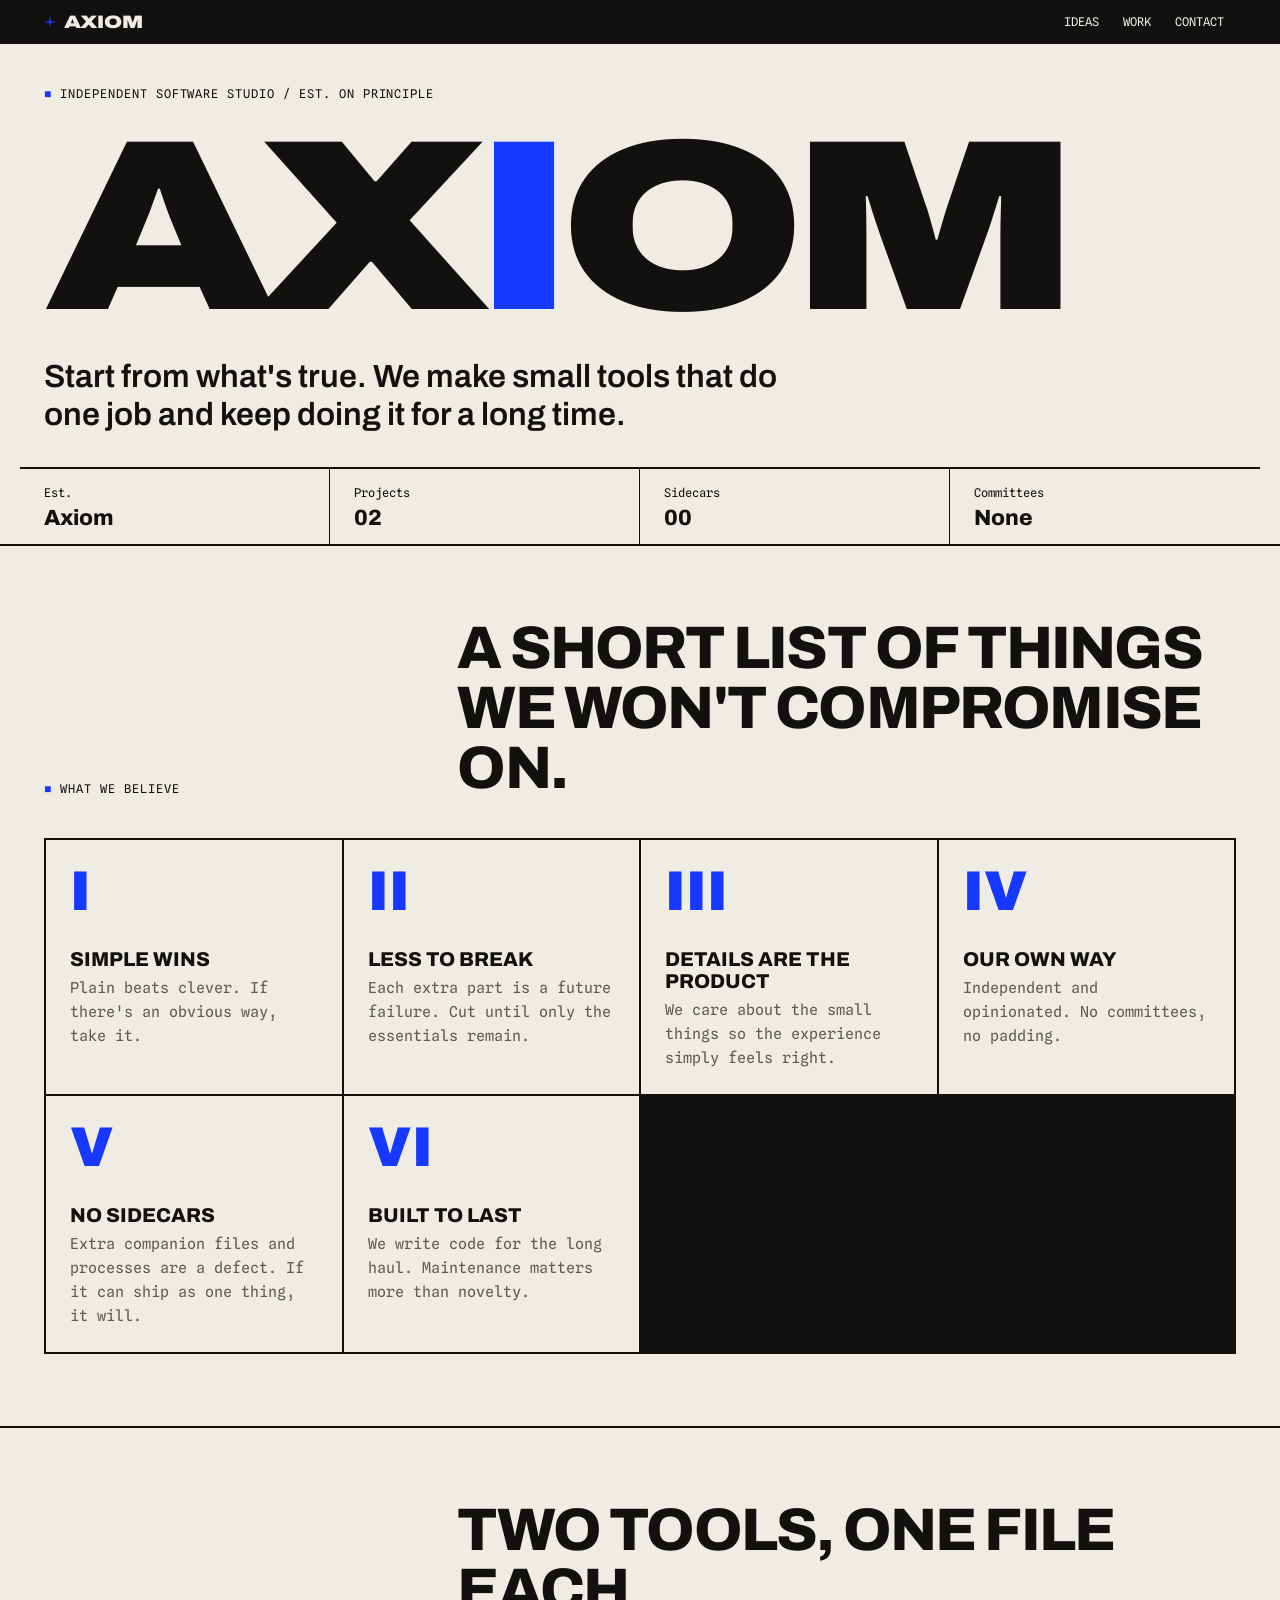
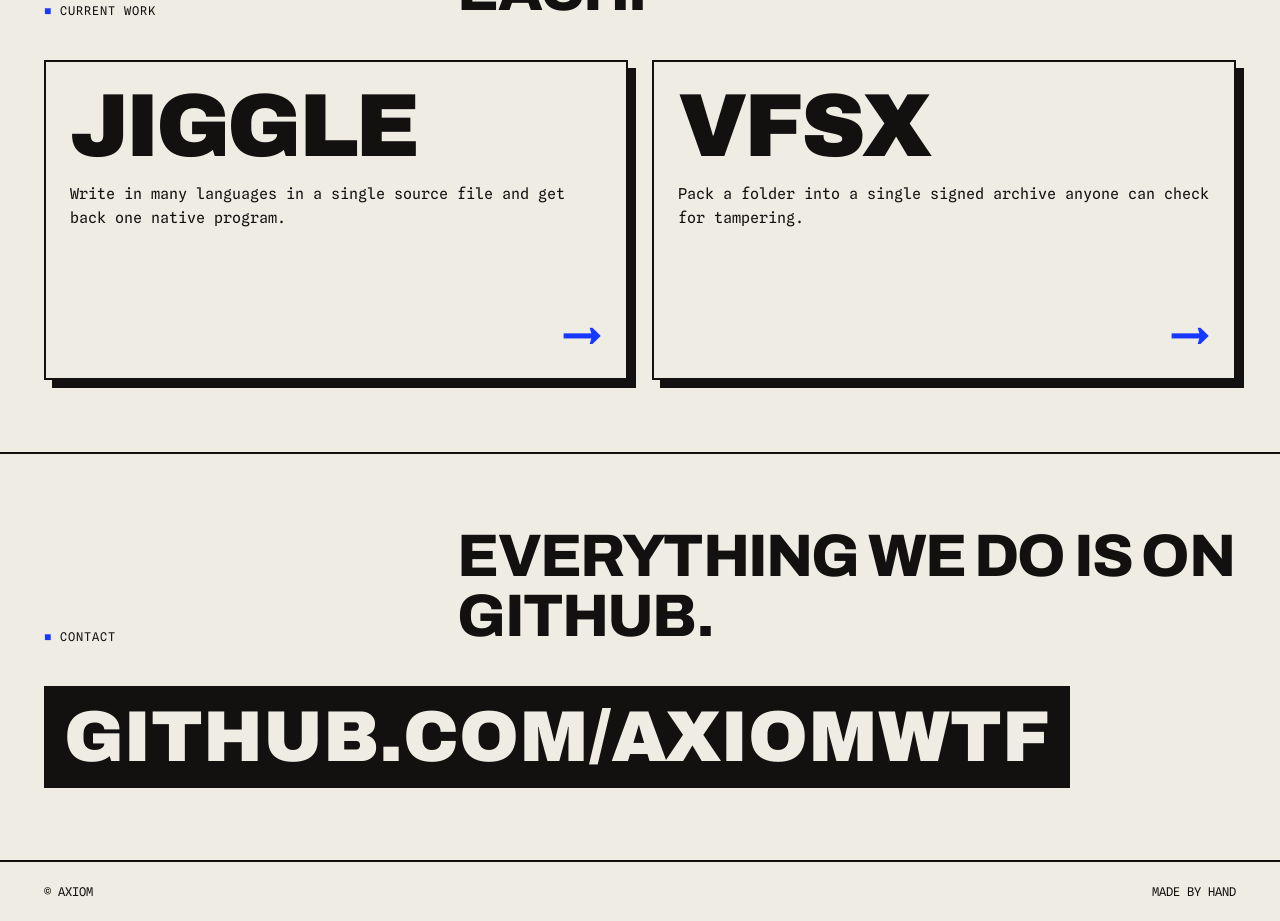
==== commit 40128e9d: "restyle" ====
--- a/axiom/index.html
+++ b/axiom/index.html
@@ -1,463 +1,102 @@
 <!doctype html>
 <html lang="en">
+<head>
+<meta charset="utf-8">
+<meta name="viewport" content="width=device-width, initial-scale=1">
+<title>Axiom: small tools, built to last</title>
+<meta name="description" content="Axiom is an independent studio making small, plain, dependable software.">
+<link rel="icon" type="image/svg+xml" href="data:image/svg+xml,%3Csvg xmlns='http://www.w3.org/2000/svg' viewBox='-1 -1 2 2'%3E%3Cpath d='M0,-1 C.05,-.28 .28,-.05 1,0 C.28,.05 .05,.28 0,1 C-.05,.28 -.28,.05 -1,0 C-.28,-.05 -.05,-.28 0,-1Z' fill='%23f2f2f2'/%3E%3C/svg%3E">
+<link rel="preconnect" href="https://fonts.googleapis.com"><link rel="preconnect" href="https://fonts.gstatic.com" crossorigin>
+<link href="https://fonts.googleapis.com/css2?family=Archivo:wdth,wght@100..125,600..900&family=Spline+Sans+Mono:wght@400;600&display=swap" rel="stylesheet">
+<style>
+:root{--paper:#efece3;--ink:#121110;--sig:#1638ff;--soft:#5d5a53;--d:"Archivo",sans-serif;--m:"Spline Sans Mono",monospace}
+*{box-sizing:border-box;margin:0}
+html{scroll-behavior:smooth}
+body{background:var(--paper);color:var(--ink);font:15px/1.6 var(--m);-webkit-font-smoothing:antialiased}
+::selection{background:var(--sig);color:var(--paper)}
+a{color:inherit}
+.c{max-width:1240px;margin:0 auto;padding:0 24px}
+header{position:sticky;top:0;z-index:9;background:var(--ink);color:var(--paper)}
+header .c{display:flex;justify-content:space-between;align-items:center;height:44px;gap:16px}
+.brand{font:900 18px var(--d);font-stretch:125%;text-transform:uppercase;text-decoration:none;display:flex;gap:8px;align-items:center}
+.brand i{width:12px;height:12px;background:var(--sig);clip-path:polygon(50% 0,58% 42%,100% 50%,58% 58%,50% 100%,42% 58%,0 50%,42% 42%)}
+nav{display:flex;overflow-x:auto}nav a{font-size:12px;text-transform:uppercase;text-decoration:none;padding:0 12px;line-height:44px;white-space:nowrap}
+nav a:hover{background:var(--sig)}
+.hero{border-bottom:2px solid var(--ink);padding:40px 0 0}
+.hero>.c{width:100%}
+.tag{font-size:12px;text-transform:uppercase;letter-spacing:.08em}
+.tag:before{content:"■ ";color:var(--sig)}
+h1{font:900 clamp(72px,19vw,280px)/.8 var(--d);font-stretch:125%;text-transform:uppercase;letter-spacing:-.05em;margin:28px 0 32px;word-break:break-word}
+h1 em{font-style:normal;color:var(--sig)}
+.sub{font:600 clamp(20px,3vw,32px)/1.2 var(--d);max-width:780px;padding-bottom:32px}
+.meta{display:grid;grid-template-columns:repeat(auto-fit,minmax(150px,1fr));border-top:2px solid var(--ink);margin:0 -24px}
+.meta div{padding:14px 24px;border-right:1px solid var(--ink);font-size:12px}.meta div:last-child{border:0}
+.meta b{display:block;font:800 22px var(--d);margin-top:4px}
+section{padding:72px 0;border-bottom:2px solid var(--ink)}
+.head{display:grid;grid-template-columns:minmax(0,1fr) minmax(0,2fr);gap:24px;margin-bottom:40px;align-items:end}
+h2{font:800 clamp(30px,5vw,60px)/1 var(--d);letter-spacing:-.03em;text-transform:uppercase}
+.list{display:grid;grid-template-columns:repeat(auto-fit,minmax(260px,1fr));border:2px solid var(--ink);background:var(--ink);gap:2px}
+.p{background:var(--paper);padding:24px;transition:background .15s,color .15s}
+.p:hover{background:var(--sig);color:var(--paper)}.p:hover p,.p:hover b{color:var(--paper)}
+.p b{font:900 56px/1 var(--d);color:var(--sig);display:block;margin-bottom:28px}
+.p h3{font:800 20px var(--d);text-transform:uppercase;margin-bottom:6px}
+.p p{color:var(--soft)}
+.work{display:grid;grid-template-columns:repeat(auto-fit,minmax(300px,1fr));gap:24px}
+.w{display:flex;flex-direction:column;justify-content:space-between;min-height:320px;padding:24px;border:2px solid var(--ink);background:var(--paper);text-decoration:none;box-shadow:8px 8px 0 var(--ink);transition:transform .15s,box-shadow .15s}
+.w:hover{transform:translate(-4px,-4px);box-shadow:12px 12px 0 var(--sig)}
+.w h3{font:900 clamp(48px,7vw,96px)/.9 var(--d);text-transform:uppercase;letter-spacing:-.04em}
+.w p{margin-top:16px}
+.w span{align-self:flex-end;font:900 40px var(--d);color:var(--sig)}
+.cta{display:inline-block;font:900 clamp(26px,6vw,72px) var(--d);text-transform:uppercase;text-decoration:none;background:var(--ink);color:var(--paper);padding:12px 20px;word-break:break-all}
+.cta:hover{background:var(--sig)}
+footer{padding:20px 0;font-size:12px;text-transform:uppercase}
+footer .c{display:flex;justify-content:space-between;gap:12px}
+pre{background:var(--ink);color:var(--paper);padding:24px;overflow-x:auto;font:13px/1.8 var(--m);margin:32px 0 10px}
+code{background:var(--ink);color:var(--paper);padding:1px 5px;font-size:.88em}
+pre code{background:none;padding:0}
+.note{font-size:12px;color:var(--soft)}
+.prose{max-width:760px;font-size:17px}.prose p+p{margin-top:14px}
+.rows{border-top:2px solid var(--ink)}.rows div{display:grid;grid-template-columns:220px 1fr;gap:20px;padding:16px 0;border-bottom:1px solid var(--ink)}.rows dt{font:800 15px var(--d);text-transform:uppercase}.rows dd{margin:0}
+table{width:100%;border-collapse:collapse;border:2px solid var(--ink)}th{text-align:left;font-size:12px;text-transform:uppercase;background:var(--ink);color:var(--paper);padding:10px 14px}td{padding:14px;border-top:1px solid var(--ink);vertical-align:top}td:first-child{font:800 15px var(--d);text-transform:uppercase;white-space:nowrap}
+.scroll{overflow-x:auto}
+.ver{display:none}
+@media(max-width:720px){.head{grid-template-columns:1fr}.rows div{grid-template-columns:1fr;gap:4px}.brand span{display:none}}
+</style>
+</head>
+<body>
+<header><div class="c"><a class="brand" href="#"><i></i>Axiom</a><nav><a href="#ideas">Ideas</a><a href="#work">Work</a><a href="#contact">Contact</a></nav></div></header>
 
-<head>
-  <meta charset="utf-8">
-  <meta name="viewport" content="width=device-width, initial-scale=1">
-  <meta name="color-scheme" content="light">
-  <title>Axiom</title>
-  <meta name="description" content="Axiom. A self-evident truth, and a lot more.">
-  <link rel="icon" type="image/svg+xml"
-    href="data:image/svg+xml,%3Csvg xmlns='http://www.w3.org/2000/svg' viewBox='-1 -1 2 2'%3E%3Cpath d='M0,-1 C.05,-.28 .28,-.05 1,0 C.28,.05 .05,.28 0,1 C-.05,.28 -.28,.05 -1,0 C-.28,-.05 -.05,-.28 0,-1Z' fill='%23f2f2f2'/%3E%3C/svg%3E">
-  <link rel="preconnect" href="https://fonts.googleapis.com">
-  <link rel="preconnect" href="https://fonts.gstatic.com" crossorigin>
-  <link
-    href="https://fonts.googleapis.com/css2?family=Newsreader:opsz,wght@6..72,400;6..72,500&family=Inter:wght@400;500&family=JetBrains+Mono:wght@400&display=swap"
-    rel="stylesheet">
-  <style>
-    :root {
-      color-scheme: light;
-      --ink: #0a0a0a;
-      --mute: #6f6f6f;
-      --serif: "Newsreader", Georgia, "Times New Roman", serif;
-      --sans: "Inter", system-ui, -apple-system, "Segoe UI", sans-serif;
-      --mono: "JetBrains Mono", ui-monospace, Menlo, Consolas, monospace
-    }
+<div class="hero"><div class="c">
+  <p class="tag">Independent software studio / est. on principle</p>
+  <h1>Ax<em>i</em>om</h1>
+  <p class="sub">Start from what's true. We make small tools that do one job and keep doing it for a long time.</p><div class="meta"><div>Est.<b>Axiom</b></div><div>Projects<b>02</b></div><div>Sidecars<b>00</b></div><div>Committees<b>None</b></div></div>
+</div></div>
 
-    * {
-      box-sizing: border-box
-    }
+<section id="ideas"><div class="c">
+  <div class="head"><p class="tag">What we believe</p><h2>A short list of things we won't compromise on.</h2></div>
+  <div class="list">
+    <div class="p"><b>I</b><div><h3>Simple wins</h3><p>Plain beats clever. If there's an obvious way, take it.</p></div></div>
+    <div class="p"><b>II</b><div><h3>Less to break</h3><p>Each extra part is a future failure. Cut until only the essentials remain.</p></div></div>
+    <div class="p"><b>III</b><div><h3>Details are the product</h3><p>We care about the small things so the experience simply feels right.</p></div></div>
+    <div class="p"><b>IV</b><div><h3>Our own way</h3><p>Independent and opinionated. No committees, no padding.</p></div></div>
+    <div class="p"><b>V</b><div><h3>No sidecars</h3><p>Extra companion files and processes are a defect. If it can ship as one thing, it will.</p></div></div>
+    <div class="p"><b>VI</b><div><h3>Built to last</h3><p>We write code for the long haul. Maintenance matters more than novelty.</p></div></div>
+  </div>
+</div></section>
 
-    html {
-      scroll-behavior: smooth;
-      scroll-padding-top: 72px
-    }
+<section id="work"><div class="c">
+  <div class="head"><p class="tag">Current work</p><h2>Two tools, one file each.</h2></div>
+  <div class="work">
+    <a class="w" href="jiggle.html"><div><h3>Jiggle</h3><p>Write in many languages in a single source file and get back one native program.</p></div><span>→</span></a>
+    <a class="w" href="vfsx.html"><div><h3>vfsx</h3><p>Pack a folder into a single signed archive anyone can check for tampering.</p></div><span>→</span></a>
+  </div>
+</div></section>
 
-    body {
-      margin: 0;
-      background: #fff;
-      color: var(--ink);
-      font-family: var(--sans);
-      font-size: 18px;
-      line-height: 1.65;
-      -webkit-font-smoothing: antialiased
-    }
+<section id="contact"><div class="c">
+  <div class="head"><p class="tag">Contact</p><h2>Everything we do is on GitHub.</h2></div>
+  <a class="cta" href="https://github.com/axiomwtf">github.com/axiomwtf</a>
+</div></section>
 
-    a {
-      color: inherit;
-      text-decoration: none
-    }
-
-    .wrap {
-      max-width: 1080px;
-      margin: 0 auto;
-      padding: 0 28px
-    }
-
-    nav {
-      position: sticky;
-      top: 0;
-      z-index: 10;
-      background: #fff;
-      border-bottom: 1.5px solid var(--ink)
-    }
-
-    nav .wrap {
-      display: flex;
-      justify-content: space-between;
-      align-items: center;
-      height: 64px
-    }
-
-    .navlogo {
-      height: 32px;
-      width: auto;
-      aspect-ratio: 1270/425;
-      display: block;
-      fill: var(--ink)
-    }
-
-    nav .links a {
-      font-family: var(--mono);
-      font-size: 13px;
-      letter-spacing: .06em;
-      margin-left: 26px;
-      padding-bottom: 2px;
-      border-bottom: 1px solid transparent
-    }
-
-    nav .links a:hover {
-      border-color: var(--ink)
-    }
-
-    .hero {
-      min-height: calc(100svh - 66px);
-      display: flex;
-      flex-direction: column;
-      align-items: center;
-      justify-content: center;
-      text-align: center;
-      position: relative;
-      padding: 40px 0 80px
-    }
-
-    .hero svg {
-      width: min(900px, 88vw);
-      height: auto;
-      display: block;
-      fill: var(--ink)
-    }
-
-    .cue {
-      position: absolute;
-      bottom: 28px;
-      left: 50%;
-      transform: translateX(-50%);
-      font-family: var(--mono);
-      font-size: 12px;
-      letter-spacing: .14em;
-      color: var(--mute);
-      text-transform: uppercase
-    }
-
-    .cue::after {
-      content: "";
-      display: block;
-      width: 1px;
-      height: 34px;
-      background: var(--ink);
-      margin: 10px auto 0;
-      animation: drop 2.2s ease-in-out infinite;
-      transform-origin: top
-    }
-
-    @keyframes drop {
-      0% {
-        transform: scaleY(0)
-      }
-
-      60% {
-        transform: scaleY(1)
-      }
-
-      100% {
-        transform: scaleY(1);
-        opacity: 0
-      }
-    }
-
-    @media (prefers-reduced-motion:reduce) {
-      .cue::after {
-        animation: none
-      }
-    }
-
-    section {
-      border-top: 1.5px solid var(--ink);
-      padding: 96px 0
-    }
-
-    .label {
-      font-family: var(--mono);
-      font-size: 13px;
-      letter-spacing: .12em;
-      text-transform: uppercase;
-      color: var(--mute);
-      margin: 0 0 20px
-    }
-
-    h2 {
-      font-family: var(--serif);
-      font-weight: 400;
-      font-size: clamp(38px, 6vw, 72px);
-      line-height: 1.04;
-      letter-spacing: -.02em;
-      margin: 0 0 32px;
-      max-width: 14em
-    }
-
-    .lead {
-      font-size: clamp(20px, 2.4vw, 26px);
-      line-height: 1.5;
-      max-width: 34em;
-      margin: 0 0 22px
-    }
-
-    .body {
-      color: var(--mute);
-      max-width: 36em;
-      margin: 0 0 18px
-    }
-
-    .grid {
-      display: grid;
-      grid-template-columns: 1fr;
-      border: 1.5px solid var(--ink);
-      margin-top: 48px
-    }
-
-    .cell {
-      padding: 40px;
-      border-bottom: 1.5px solid var(--ink)
-    }
-
-    .cell:hover {
-      background: var(--ink);
-      color: #fff
-    }
-
-    .cell .n {
-      font-family: var(--mono);
-      font-size: 13px;
-      opacity: .6
-    }
-
-    .cell h3 {
-      font-family: var(--serif);
-      font-weight: 500;
-      font-size: 34px;
-      line-height: 1.1;
-      margin: 10px 0 10px
-    }
-
-    .cell p {
-      margin: 0;
-      opacity: .7
-    }
-
-    .split {
-      display: grid;
-      grid-template-columns: 1fr 1fr;
-      gap: 56px;
-      align-items: center
-    }
-
-    .mark {
-      display: flex;
-      justify-content: center;
-      align-items: center;
-      border: 1.5px solid var(--ink);
-      aspect-ratio: 1;
-      padding: 12%
-    }
-
-    .mark svg {
-      width: 100%;
-      height: auto;
-      fill: var(--ink)
-    }
-
-    .def {
-      font-family: var(--serif);
-      font-size: 22px;
-      line-height: 1.4;
-      border-left: 2px solid var(--ink);
-      padding-left: 20px;
-      margin: 0 0 28px
-    }
-
-    .def small {
-      display: block;
-      font-family: var(--mono);
-      font-size: 13px;
-      color: var(--mute);
-      margin-bottom: 6px
-    }
-
-    .big {
-      font-family: var(--serif);
-      font-size: clamp(34px, 6.4vw, 84px);
-      line-height: 1.05;
-      letter-spacing: -.02em;
-      border-bottom: 2px solid var(--ink);
-      display: inline-block
-    }
-
-    .big:hover {
-      background: var(--ink);
-      color: #fff
-    }
-
-    footer {
-      border-top: 1.5px solid var(--ink);
-      padding: 28px 0 56px;
-      font-family: var(--mono);
-      font-size: 13px;
-      color: var(--mute)
-    }
-
-    footer .wrap {
-      display: flex;
-      flex-wrap: wrap;
-      gap: 12px;
-      justify-content: space-between
-    }
-
-    @media (max-width:760px) {
-      .grid {
-        grid-template-columns: 1fr
-      }
-
-      .cell {
-        border-right: 0 !important;
-        border-bottom: 1.5px solid var(--ink) !important
-      }
-
-      .cell:last-child {
-        border-bottom: 0 !important
-      }
-
-      .split {
-        grid-template-columns: 1fr
-      }
-
-      section {
-        padding: 64px 0
-      }
-
-      .cell {
-        padding: 28px
-      }
-
-      nav .links a {
-        margin-left: 16px
-      }
-    }
-  </style>
-</head>
-
-<body>
-  <svg width="0" height="0" style="position:absolute" aria-hidden="true" focusable="false">
-    <defs>
-      <g id="ax-wm" fill="#0d0d0d">
-        <path
-          d="M288 403 L401 568 C405 577 408 592 398 603 L449 602 L557 499 L652 602 L730 601 Q712 592 690 573 L592 467 L679 383 L723 358 L678 358 Q676 370 665 378 L582 457 L490 359 L412 359 C428 366 440 374 447 382 L494 431 Q499 436 499 438 L497 440 Q457 461 421 481 L421 484 L424 487 L428 487 Q475 458 503 442 L547 489 L462 571 L313 363 L302 379 Z" />
-        <path
-          d="M144 604 L213 603 Q205 595 203 580 Q203 572 205 567 L285 429 L286 425 L284 410 L278 418 L188 561 Q176 580 144 604 Z" />
-        <path
-          d="M252 652 C253 661 262 668 279 670 C300 672 330 670 352 665 C420 648 500 617 564 585 C500 609 440 630 394 640 C365 645 335 650 312 645 C298 641 291 632 291 623 C292 600 320 568 354 537 L350 528 L348 527 C325 545 295 575 277 595 C262 613 253 632 252 652 Z" />
-        <path
-          d="M557 388 C610 365 680 337 757 309 C830 283 910 273 983 273 C1000 273 1020 275 1036 279 L1036 266 C1022 267 1000 265 981 265 C930 265 880 271 828 281 C760 297 700 318 650 340 C620 353 590 372 557 388 Z" />
-        <circle cx="1038.3" cy="280.4" r="24.2" />
-        <path
-          d="M748 601 L829 601 C821 595 812 586 811 568 L810 384 C811 372 818 365 826 357 L749 358 C757 364 765 372 766 384 L767 568 C766 580 760 591 748 601 Z" />
-        <path
-          d="M971 350 C899 350 835 408 835 480 C835 552 899 610 969 610 C920 590 883 540 883 484 C883 455 892 428 904 401 C915 384 940 364 971 350 Z" />
-        <path
-          d="M982 350 C1058 350 1122 408 1122 480 C1122 552 1058 610 985 610 C1040 590 1074 540 1074 479 C1074 450 1065 420 1050 396 C1040 382 1015 364 982 350 Z" />
-        <path
-          d="M978 382 C981 420 983 452 992 465 C999 474 1020 477 1043 479 C1020 481 999 484 992 496 C985 510 982 540 979 577 C975 545 971 512 965 497 C958 486 940 484 914 480 C938 477 959 473 967 463 C974 453 975 420 978 382 Z" />
-        <path
-          d="M1122 600 L1178 599 C1168 592 1158 583 1156 565 L1156 405 L1159 408 L1243 536 L1245 538 L1301 441 L1333 389 L1335 567 C1333 580 1325 592 1314 598 L1391 598 C1383 590 1377 580 1377 568 L1377 379 C1377 370 1381 362 1388 355 L1341 355 L1263 486 L1175 356 L1172 355 L1122 356 C1131 363 1143 372 1143 386 L1144 553 C1144 572 1140 582 1133 590 Z" />
-      </g>
-    </defs>
-  </svg>
-  <nav>
-    <div class="wrap">
-      <a href="https://axiomwtf.github.io" aria-label="Axiom home"><svg class="navlogo" viewBox="130 255 1270 425"
-          role="img" aria-label="Axiom">
-          <use href="#ax-wm" />
-        </svg></a>
-      <div class="links"><a href="#about">About</a><a href="#projects">Projects</a><a
-          href="#principles">Principles</a><a href="#mark">The mark</a><a href="#find">Find us</a></div>
-    </div>
-  </nav>
-
-  <header class="hero" id="top">
-    <svg viewBox="130 255 1270 425" role="img" aria-label="AXIOM">
-      <use href="#ax-wm" />
-    </svg>
-    <span class="cue">Scroll</span>
-  </header>
-
-  <section id="about">
-    <div class="wrap">
-      <p class="label">01 &mdash; About</p>
-      <h2>Axiom is a lot of things.</h2>
-      <p class="lead">One name, many directions. Axiom is a home for things built carefully, kept small, and made to
-        last.</p>
-      <p class="body">It started the way most things do, with an idea that wouldn't stay put. It kept growing sideways,
-        and the name stuck. We build what we want to exist and share it when it's ready.</p>
-    </div>
-  </section>
-
-  <section id="principles">
-    <div class="wrap">
-      <p class="label">02 &mdash; Principles</p>
-      <h2>How we think about it.</h2>
-      <div class="grid">
-        <div class="cell"><span class="n">01</span>
-          <h3>Keep it plain.</h3>
-          <p>If something can be said or built simply, it should be. Cleverness is a cost, not a feature.</p>
-        </div>
-        <div class="cell"><span class="n">02</span>
-          <h3>Fewer parts.</h3>
-          <p>Every moving piece is something that can break. We cut until it's only what's needed.</p>
-        </div>
-        <div class="cell"><span class="n">03</span>
-          <h3>Own the details.</h3>
-          <p>The small stuff is the whole experience. We sweat it so you don't have to notice it.</p>
-        </div>
-        <div class="cell"><span class="n">04</span>
-          <h3>Make it ours.</h3>
-          <p>Independent, opinionated and a little odd on purpose. No committee, no filler.</p>
-        </div>
-        <div class="cell"><span class="n">05</span>
-          <h3>Sidecars</h3>
-          <p> Sidecars are treated as bugs, not features. if we can do anything without sidecars, we will.</p>
-        </div>
-      </div>
-    </div>
-  </section>
-
-  <section id="mark">
-    <div class="wrap">
-      <p class="label">03 &mdash; The mark</p>
-      <div class="split">
-        <div>
-          <h2>A truth that needs no proof.</h2>
-          <p class="def"><small>ax&middot;i&middot;om &nbsp;/ noun</small>A statement accepted as true without needing
-            to be proven. The starting point everything else is built on.</p>
-          <p class="body">The orbit wraps the name the way everything we make circles back to a few fixed ideas. The
-            four-point star sits in the middle of the O, the one fixed point everything else moves around.</p>
-        </div>
-        <div class="mark"><svg viewBox="130 255 1270 425" role="img" aria-label="AXIOM">
-            <use href="#ax-wm" />
-          </svg></div>
-      </div>
-    </div>
-  </section>
-
-  <section id="projects">
-    <div class="wrap">
-      <p class="label">04 &mdash; Projects</p>
-      <h2>Things we're building.</h2>
-      <div class="grid">
-        <a class="cell" href="jiggle"><span class="n">J</span>
-          <h3>Jiggle</h3>
-          <p>A polyglot bundle format and compiler. Many languages in one .jgl file, one binary out.</p>
-        </a>
-        <a class="cell" href="vfsx"><span class="n">V</span>
-          <h3>vfsx</h3>
-          <p>A signed, content-addressed virtual filesystem archive format. One directory in, one verified archive out.
-          </p>
-        </a>
-      </div>
-    </div>
-  </section>
-
-  <section id="find">
-    <div class="wrap">
-      <p class="label">05 &mdash; Find us</p>
-      <h2>Say hello.</h2>
-      <p class="body" style="margin-bottom:32px">The easiest place to find us is GitHub.</p>
-      <a class="big" href="https://github.com/axiomwtf">github.com/axiomwtf</a>
-    </div>
-  </section>
-
-  <footer>
-    <div class="wrap"><span>&copy; Axiom</span><span>sudo pacman -S axiom</span></div>
-  </footer>
+<footer><div class="c"><span>© Axiom</span><span>made by hand</span></div></footer>
 </body>
-
 </html>
